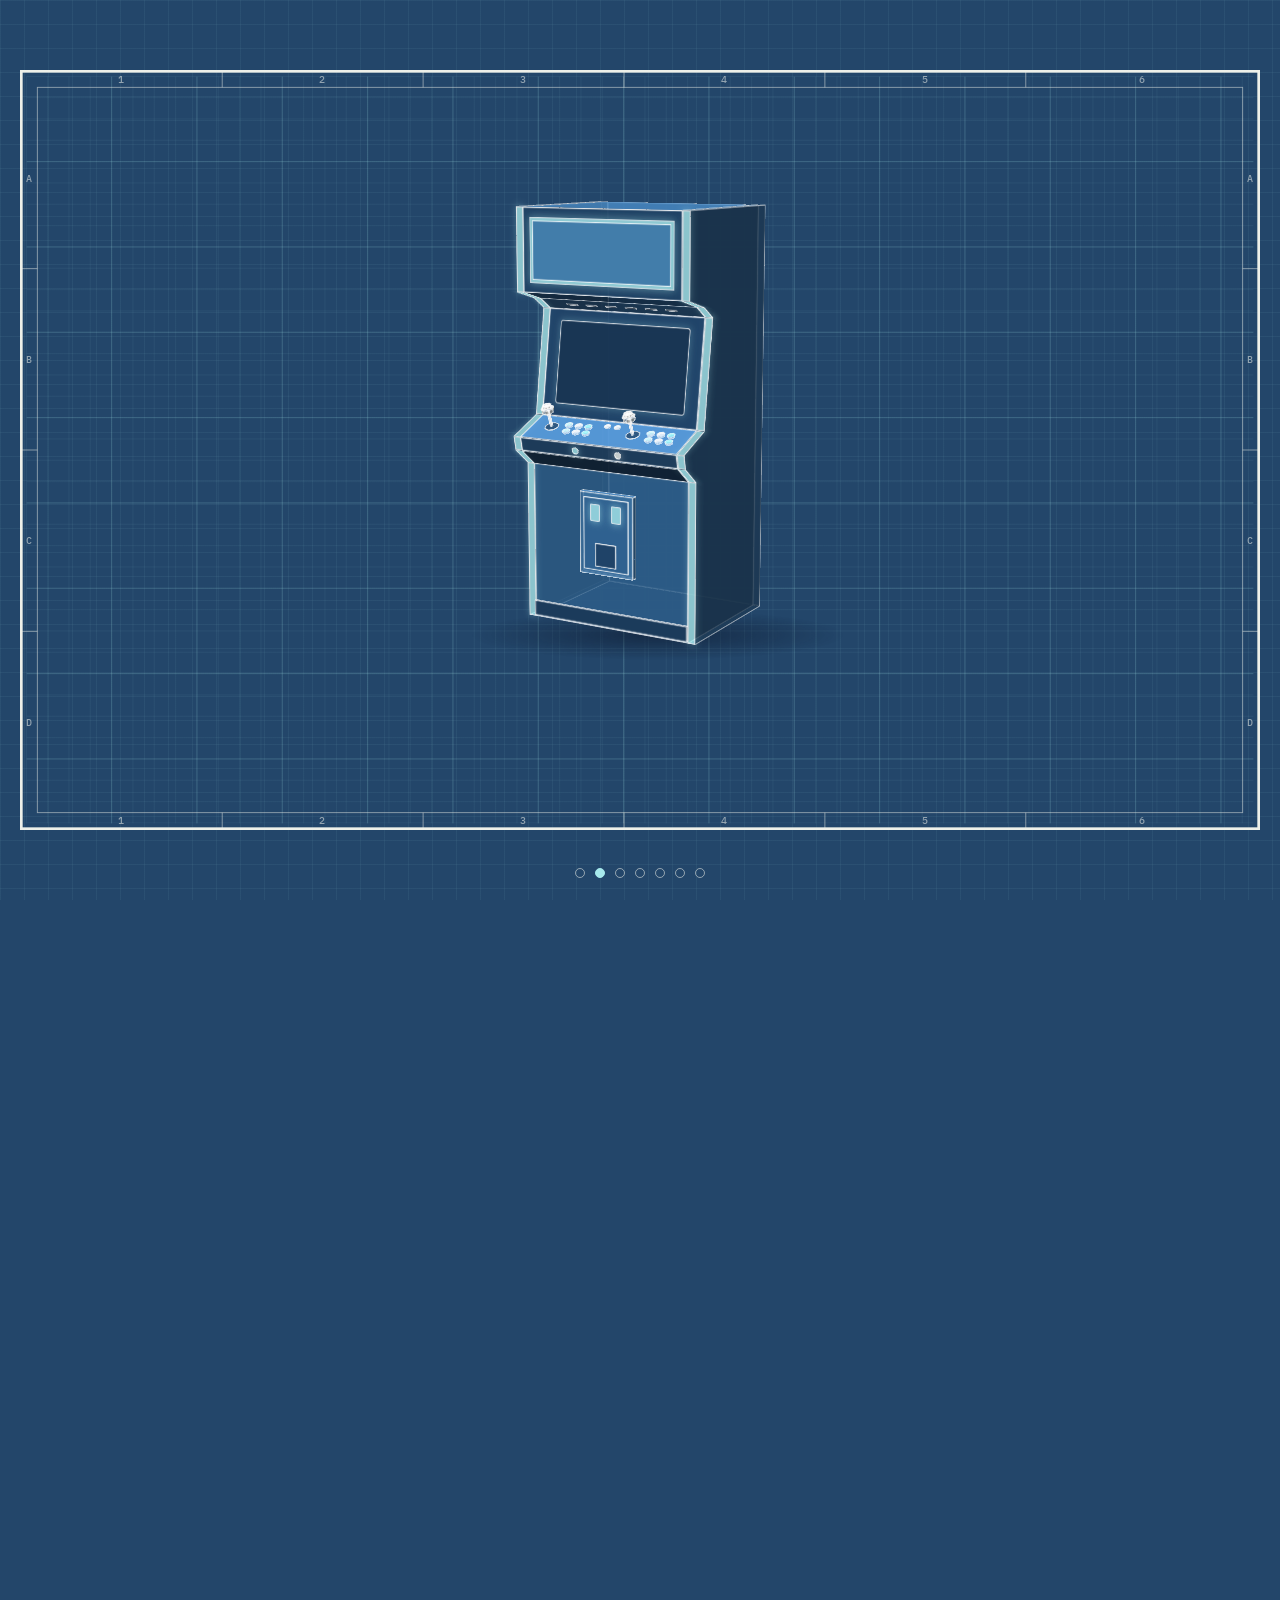
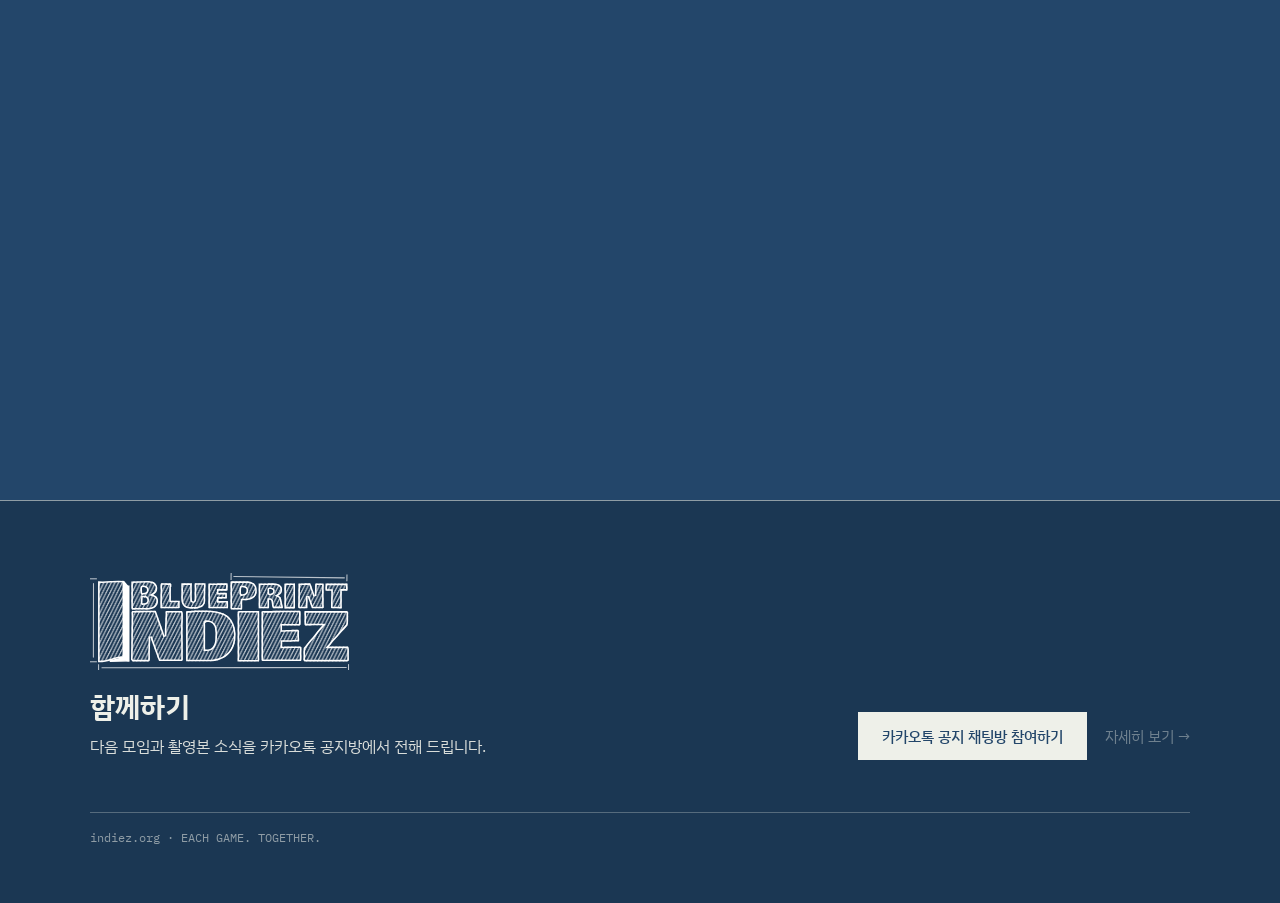
==== index.html @ c0a46278 "랜딩 문구 교체와 카카오톡 참여 QR 추가 - K0·K2~K5·K7·하단·모바일 문구를 본페이지·랜딩 구성안 3.2 기준으로 교체 - 부품 중제목을 "간판 — 이름" 형식으로 변경" ====
<!doctype html>
<html lang="ko">
<head>
<meta charset="utf-8">
<meta name="viewport" content="width=device-width, initial-scale=1">
<title>BluePrint Indiez — 부산·울산·경남 게임 커뮤니티</title>
<meta name="description" content="함께 성장하는 게임개발자의 커뮤니티. 부산·울산·경남을 거점으로, 다양한 개발자가 각자의 작업을 공유하고 함께 만들어 가는 게임 커뮤니티 BluePrint Indiez.">
<meta property="og:title" content="BluePrint Indiez — 부산·울산·경남 게임 커뮤니티">
<meta property="og:description" content="함께 성장하는 게임개발자의 커뮤니티. EACH GAME. TOGETHER.">
<meta property="og:type" content="website">
<meta name="theme-color" content="#23466A">
<link rel="icon" href="assets/favicon.svg" type="image/svg+xml">
<link rel="preconnect" href="https://fonts.googleapis.com">
<link rel="preconnect" href="https://fonts.gstatic.com" crossorigin>
<link href="https://fonts.googleapis.com/css2?family=IBM+Plex+Mono:wght@400;500&family=IBM+Plex+Sans+KR:wght@400;500;700&display=swap" rel="stylesheet">
<link rel="stylesheet" href="css/base.css">
<link rel="stylesheet" href="css/landing.css">
</head>
<body>
<a class="skip" href="#join">함께하기로 바로 가기</a>

<main>
<!-- ───────── 데스크톱: 스크롤 연출 ───────── -->
<section class="hero" id="hero" aria-label="BluePrint Indiez 소개">
  <div class="vp" id="vp">
    <div class="stage sheet" id="stage">

      <!-- K0 도면 -->
      <div class="layer k0" id="L0">
        <svg width="0" height="0" style="position:absolute" aria-hidden="true" focusable="false" id="defs"></svg>
        <div class="intro">
          <p class="eyebrow fadein f1">BPI CONNECTED · BUSAN·ULSAN·GYEONGNAM</p>
          <h1 class="brand"><img class="reveal" src="assets/BPI_무배경.svg" alt="BluePrint Indiez"></h1>
          <p class="tagline fadein f1">함께 성장하는<br>게임개발자의 커뮤니티</p>
          <p class="lead fadein f2">부산·울산·경남을 거점으로, 다양한 개발자가 각자의 작업을 공유하고 함께 만들어 가는 게임 커뮤니티입니다.</p>
        </div>
        <div class="titleblock fadein later" id="tb" role="group" aria-label="표제란">
          <div class="span3"><span class="k">명칭</span><span class="v big">아케이드 캐비닛 — 모임 설계도</span></div>
          <div class="span3"><span class="k">설명</span><span class="v">EACH GAME. TOGETHER.</span></div>
          <div class="last"><span class="k">시트</span><span class="v">01 / 08</span></div>
          <div class="last"><span class="k">투상법</span><span class="v proj">제3각법 <svg width="46" height="18" viewBox="0 0 46 18" aria-hidden="true" focusable="false"><path d="M2 2 L20 5 L20 13 L2 16 Z" fill="none" stroke="#EEF0E9" stroke-width="1.2"/><line x1="0" y1="9" x2="22" y2="9" stroke="rgba(238,240,233,.6)" stroke-width=".8" stroke-dasharray="4 1.5 1 1.5"/><circle cx="36" cy="9" r="7" fill="none" stroke="#EEF0E9" stroke-width="1.2"/><circle cx="36" cy="9" r="4" fill="none" stroke="#EEF0E9" stroke-width="1.2"/></svg></span></div>
          <div class="last"><span class="k">작성</span><span class="v">2026</span></div>
        </div>
        <div class="iso-frame fadein late" aria-hidden="true"><p class="cap-m">입체도 · 선</p></div>
        <div class="rig" id="isoRig" aria-hidden="true" style="transform:translate(1104px,190px)"><div class="stage3d" id="isoBox" style="opacity:0"><div id="iso"></div></div></div>
        <p class="cue fadein later" aria-hidden="true"><span class="mouse"></span><span class="lbl">SCROLL</span></p>
      </div>


      <!-- K7 각도 링 -->
      <div class="layer" id="L7a" style="opacity:0" aria-hidden="true">
        <svg class="ring" width="1440" height="900" viewBox="0 0 1440 900" focusable="false">
          <line x1="700" y1="120" x2="700" y2="780" stroke="rgba(238,240,233,.28)" stroke-dasharray="18 4 2 4"/>
          <ellipse cx="360" cy="690" rx="250" ry="52"/><ellipse cx="360" cy="690" rx="216" ry="44" stroke-dasharray="4 5"/>
          <g id="ticks"></g><line class="needle" id="needle" x1="360" y1="690" x2="360" y2="690"/><circle id="needleDot" r="4" fill="#A6E8EB"/>
        </svg>
      </div>

      <!-- 3D 캐비닛 -->
      <div class="rig" id="rig" aria-hidden="true">
        <div class="floor" id="floor" style="opacity:0"></div>
        <div class="stage3d dwg" id="dwgBox"><div id="dwg3d" class="lp"></div></div>
        <div class="stage3d wire" id="wireBox" style="opacity:0"><div id="wire"></div></div>
        <div class="stage3d solid" id="solidBox" style="visibility:hidden"><div id="solid"></div></div>
      </div>

      <!-- 인출선 (부품 → 전개도) -->
      <svg class="leaders" id="ld" width="1440" height="900" viewBox="0 0 1440 900" aria-hidden="true" focusable="false"></svg>

      <!-- K2~K5 부품 패널 (landing.js가 채움) -->
      <div id="panels"></div>

      <!-- K7 와이어프레임 보기 -->
      <div class="layer" id="L7c" style="opacity:0; visibility:hidden">
        <button type="button" class="wf-toggle" id="wfBtn" aria-pressed="false"><span class="sw" aria-hidden="true"></span>와이어프레임 <b id="wfState">OFF</b></button>
      </div>

      <!-- K7 마무리 -->
      <div class="layer" id="L7b" style="opacity:0; visibility:hidden">
        <div class="closing">
          <p class="eyebrow">BPI CONNECTED · BUSAN·ULSAN·GYEONGNAM</p>
          <p class="brand"><img src="assets/BPI_무배경.svg" alt=""></p>
          <h2 class="tagline">함께 성장하는<br>게임개발자의 커뮤니티</h2>
          <p class="lead">부산·울산·경남을 거점으로, 다양한 개발자가 각자의 작업을 공유하고 함께 만들어 가는 게임 커뮤니티입니다.</p>
          <div class="links">
            <a class="btn primary" href="https://invite.kakao.com/tc/2BYLO0beM5" target="_blank" rel="noopener">카카오톡 공지 채팅방 참여하기</a>
            <a class="btn ghost" data-href="/main/" aria-disabled="true">BPI 자세히 보기 →</a>
            <img class="qr" src="assets/kakao_qr.svg" width="96" height="96" alt="카카오톡 공지 채팅방 참여 QR 코드">
          </div>
        </div>
      </div>
    </div>
  </div>
</section>
<ol class="progress" id="progress" aria-label="장면 이동"></ol>

<!-- ───────── 좁은 화면: 세로 내용 ───────── -->
<div class="mobile">
  <p class="eyebrow">BPI CONNECTED · BUSAN·ULSAN·GYEONGNAM</p>
  <h1 class="brand"><img src="assets/BPI_무배경.svg" alt="BluePrint Indiez" style="width:100%;height:auto"></h1>
  <p class="tagline">함께 성장하는<br>게임개발자의 커뮤니티</p>
  <p class="lead">부산·울산·경남을 거점으로, 다양한 개발자가 각자의 작업을 공유하고 함께 만들어 가는 게임 커뮤니티입니다.</p>
  <img class="fig" src="assets/cabinet-wire.png" alt="">
  <section aria-labelledby="m-1">
    <p class="kicker"><b>1</b>간판 — 이름</p>
    <h2 id="m-1">만들어 가는 과정의 배경</h2>
    <p class="lead">블루프린트, 즉 설계도는 무언가를 만들 때 배경이 됩니다. 개발자들이 만들어 가는 과정을 나누는 배경 중 하나가 되고 싶습니다.</p>
  </section>
  <section aria-labelledby="m-2">
    <p class="kicker"><b>2</b>화면 — 주제</p>
    <h2 id="m-2">어떤 주제든 환영합니다</h2>
    <p class="lead">완성된 게임이 아니어도 됩니다. 기획서 한 장, 버그가 나는 프로토타입, 작업하다 생긴 고민까지 화면에 띄워 함께 봅니다.</p>
  </section>
  <section aria-labelledby="m-3">
    <p class="kicker"><b>3</b>조작부 — 참여</p>
    <h2 id="m-3">발표자도 얻어 가는 자리</h2>
    <p class="lead">평가하고 평가받는 자리가 아닙니다. 발표자는 의견을 얻어 가고, 모두가 같은 주제를 두고 생각을 나누는 참여자입니다. 발표·시연·교류 중에서 골라 참여하세요.</p>
  </section>
  <section aria-labelledby="m-4">
    <p class="kicker"><b>4</b>동전 투입구 — 함께하기</p>
    <h2 id="m-4">동전은 필요 없어요</h2>
    <p class="lead">회비와 참가비가 없습니다. 어떤 직군이든, 학생이든 현업이든 누구나. 매월 부산 센텀시티에서 만나는 것을 목표로 합니다.</p>
  </section>
  <div class="links">
    <a class="btn primary" href="https://invite.kakao.com/tc/2BYLO0beM5" target="_blank" rel="noopener">카카오톡 공지 채팅방 참여하기</a>
    <a class="btn ghost" data-href="/main/" aria-disabled="true">BPI 자세히 보기 →</a>
  </div>
</div>
</main>

<!-- ───────── 함께하기 (공통) ───────── -->
<footer class="foot" id="join">
  <div class="foot-in">
    <div>
      <p class="brand"><img src="assets/BPI_무배경.svg" alt="BluePrint Indiez" style="width:100%;height:auto"></p>
      <h2>함께하기</h2>
      <p>다음 모임과 촬영본 소식을 카카오톡 공지방에서 전해 드립니다.</p>
    </div>
    <div class="links">
      <a class="btn primary" href="https://invite.kakao.com/tc/2BYLO0beM5" target="_blank" rel="noopener">카카오톡 공지 채팅방 참여하기</a>
      <a class="more" data-href="/main/" aria-disabled="true">자세히 보기 →</a>
    </div>
    <small>indiez.org · EACH GAME. TOGETHER.</small>
  </div>
</footer>

<script src="js/lowpoly.js"></script>
<script src="js/sheet.js"></script>
<script src="js/parts.js"></script>
<script src="js/landing.js"></script>
</body>
</html>
---- css/base.css ----
/* 260928 리디자인 키프레임 공통 스타일 (로우 폴리 캐비닛 판)
   색·선·시트: _archive/260925-blueprint-concepts/d6-exploded-parts/draft.html
   3D 모델: js/lowpoly.js */
:root {
  --blue: #23466A; --paper: #EEF0E9; --teal: #004854; --cyan: #A6E8EB;
  --blue-deep: #1b3753; --blue-shadow: #142a40;
  --line: rgba(238, 240, 233, .9);
  --line-soft: rgba(238, 240, 233, .55);
  --line-faint: rgba(238, 240, 233, .28);
  --grid-major: rgba(166, 232, 235, .16);
  --grid-minor: rgba(166, 232, 235, .06);
  --panel-bg: rgba(27, 55, 83, .94);
  --font-sans: "IBM Plex Sans KR", "Apple SD Gothic Neo", "Malgun Gothic", system-ui, sans-serif;
  --font-mono: "IBM Plex Mono", ui-monospace, "Consolas", monospace;
}
* { box-sizing: border-box; }
html, body { margin: 0; }
body { background: var(--blue); color: var(--paper); font-family: var(--font-sans); -webkit-font-smoothing: antialiased; min-width: 1440px; }
a { color: inherit; }
:focus-visible { outline: 2px solid var(--cyan); outline-offset: 3px; }
.sr-only { position: absolute; width: 1px; height: 1px; overflow: hidden; clip: rect(0 0 0 0); white-space: nowrap; }

/* ── 시트 ── */
.sheet { position: relative; width: 1440px; height: 900px; overflow: hidden; }
.grid {
  position: absolute; inset: 30px;
  background-image:
    linear-gradient(var(--grid-major) 1px, transparent 1px),
    linear-gradient(90deg, var(--grid-major) 1px, transparent 1px),
    linear-gradient(var(--grid-minor) 1px, transparent 1px),
    linear-gradient(90deg, var(--grid-minor) 1px, transparent 1px);
  background-size: 96px 96px, 96px 96px, 24px 24px, 24px 24px;
  background-position: -1px -1px;
}
.sheet.dark { background: radial-gradient(ellipse at 32% 70%, #1a1630 0%, #0f1424 50%, #0b0d16 85%); }
.sheet.dark .grid { opacity: .35; }
.frame, .dwg, .leaders { position: absolute; left: 0; top: 0; overflow: visible; pointer-events: none; }
.frame { z-index: 2; }
.frame .zone { font: 500 11px/1 var(--font-mono); fill: var(--line-soft); letter-spacing: .05em; }

/* ── 도면 선 ── */
.dwg { z-index: 1; }
.dwg .ln { fill: none; stroke: var(--line); stroke-width: 2; stroke-linejoin: round; }
.dwg .thin { fill: none; stroke: var(--line-soft); stroke-width: 1; }
.dwg .hid { fill: none; stroke: var(--line-soft); stroke-width: 1; stroke-dasharray: 6 4; }
.dwg .ctr { fill: none; stroke: var(--line-soft); stroke-width: 1; stroke-dasharray: 18 4 2 4; }
.dwg .dim { fill: none; stroke: var(--line-soft); stroke-width: 1; }
.dwg .ground { stroke: var(--line-soft); stroke-width: 1; }
.dwg .arrow { fill: none; stroke: var(--cyan); stroke-width: 1.5; stroke-dasharray: 5 4; }
.dwg .cap { font: 500 11px/1 var(--font-mono); fill: var(--cyan); letter-spacing: .08em; }
.dwg .tag { font: 500 14px/1 var(--font-mono); fill: var(--paper); }
.num-b .bl { fill: var(--blue-deep); stroke: var(--paper); stroke-width: 1.2; }
.num-b text { font: 500 12px/1 var(--font-mono); fill: var(--paper); text-anchor: middle; }

/* ── 제목 (로고) ── */
.eyebrow { font: 500 12px/1.4 var(--font-mono); letter-spacing: .08em; color: var(--cyan); margin: 0 0 16px; }
.brand { margin: 0; overflow: hidden; } /* 로고 그림은 파일 위쪽 약 79%: 높이 = 폭 × .374 */
.brand img { display: block; width: 100%; height: auto; }
.intro { position: absolute; left: 72px; top: 84px; width: 460px; z-index: 5; }
.intro .brand { width: 430px; height: 161px; margin-bottom: 26px; }
.mark { position: absolute; left: 72px; top: 64px; width: 170px; z-index: 5; }
.mark .brand { width: 170px; height: 64px; }
.tagline { font-weight: 700; font-size: 28px; line-height: 1.3; letter-spacing: -.02em; margin: 0 0 12px; word-break: keep-all; }
.lead { font-size: 16px; line-height: 1.7; margin: 0; word-break: keep-all; }

/* ── 카드·목록 ── */
.card { position: absolute; z-index: 5; padding: 26px 30px 30px; background: var(--panel-bg); border: 1.5px solid var(--line); }
.card::before { content: ""; position: absolute; inset: 5px; border: 1px solid var(--line-faint); pointer-events: none; }
.kicker { display: flex; align-items: center; gap: 10px; margin: 0 0 14px; font: 500 12px/1 var(--font-mono); letter-spacing: .08em; color: var(--cyan); }
.kicker b { display: inline-grid; place-items: center; width: 24px; height: 24px; border: 1px solid var(--cyan); border-radius: 50%; font-weight: 500; }
.page-title { font-size: 34px; line-height: 1.28; letter-spacing: -.02em; margin: 0 0 18px; word-break: keep-all; }
.page-lead { font-size: 16px; line-height: 1.7; margin: 0 0 22px; word-break: keep-all; color: rgba(238,240,233,.92); }
.big-no { position: absolute; right: 30px; top: 18px; font: 500 64px/1 var(--font-mono); color: rgba(166,232,235,.22); }
.list { list-style: none; margin: 0; padding: 0; border-top: 1px solid var(--line-soft); }
.list li { display: grid; grid-template-columns: 40px 1fr; align-items: baseline; padding: 13px 0; border-bottom: 1px solid var(--line-faint); font-size: 17px; line-height: 1.5; word-break: keep-all; }
.list li > span:first-child { font: 500 12px/1 var(--font-mono); color: var(--cyan); }
.list.nums li { align-items: center; }
.list small { display: block; font: 500 11px/1.4 var(--font-mono); color: var(--cyan); letter-spacing: .06em; }
.num { display: inline-grid; place-items: center; width: 22px; height: 22px; flex: none; border: 1px solid var(--paper); border-radius: 50%; font: 500 12px/1 var(--font-mono); }
.num.in { width: 20px; height: 20px; margin-right: 10px; border-color: currentColor; font-size: 11px; }
.links { display: flex; flex-wrap: wrap; gap: 10px; margin-top: 24px; }
.btn { display: inline-flex; align-items: center; height: 48px; padding: 0 22px; font: 500 15px/1 var(--font-sans); text-decoration: none; border: 2px solid var(--paper); }
.btn.primary { background: var(--paper); color: var(--blue); }
.btn.ghost { color: var(--paper); background: rgba(35,70,106,.7); }
.btn:hover { background: var(--cyan); color: var(--teal); border-color: var(--cyan); }

/* ── 인출선·풍선 ── */
.leaders { z-index: 4; }
.leaders path { fill: none; stroke: var(--paper); stroke-width: 1; }
.leaders .dot { fill: var(--paper); }
.leaders .bl { fill: var(--blue-deep); stroke: var(--paper); stroke-width: 1.2; }
.leaders text { font: 500 12px/1 var(--font-mono); fill: var(--paper); text-anchor: middle; }
.leaders .arw { stroke: var(--cyan); stroke-width: 1.5; stroke-dasharray: 6 5; fill: none; }
.leaders .arw-head { fill: var(--cyan); }

/* ── 표제란·시트 번호 ── */
.titleblock {
  position: absolute; right: 48px; bottom: 48px; width: 452px; z-index: 4;
  display: grid; grid-template-columns: 1fr 1.15fr .7fr;
  border: 2px solid var(--line); background: var(--blue);
}
.titleblock > div { border-right: 1px solid var(--line-soft); border-bottom: 1px solid var(--line-soft); padding: 6px 10px 7px; }
.titleblock > div:nth-child(3n) { border-right: 0; }
.titleblock .span3 { grid-column: 1 / -1; border-right: 0; }
.titleblock .last { border-bottom: 0; }
.titleblock .k { display: block; font: 400 10px/1.3 var(--font-mono); color: var(--cyan); letter-spacing: .06em; margin-bottom: 3px; }
.titleblock .v { display: block; font: 500 13px/1.35 var(--font-sans); color: var(--paper); }
.titleblock .v.big { font-size: 16px; font-weight: 700; }
.titleblock .proj { display: flex; align-items: center; gap: 8px; }
.sheetno { position: absolute; right: 48px; bottom: 48px; z-index: 4; margin: 0; display: flex; border: 1.5px solid var(--line); background: var(--blue); font: 500 11px/1 var(--font-mono); letter-spacing: .06em; }
.sheetno span { padding: 8px 12px; border-right: 1px solid var(--line-soft); }
.sheetno span:last-child { border-right: 0; }
.sheetno .k { color: var(--cyan); }

/* ── 로우 폴리 캐비닛 ── */
.stage3d { position: absolute; z-index: 2; width: 220px; height: 520px; perspective: 1700px; pointer-events: none; }
.lp { position: absolute; left: 0; top: 0; width: 220px; height: 520px; transform-style: preserve-3d; transform-origin: 110px 260px -105px; }
.lp * { transform-style: preserve-3d; }
.lp .g { position: absolute; left: 0; top: 0; width: 0; height: 0; transform-origin: 0 0; }
.lp .f { position: absolute; left: 0; top: 0; transform-origin: 0 0; }
.lp .f svg { position: absolute; inset: 0; overflow: visible; }
.lp .f svg polygon { fill: #1d1d28; }
.lp .emit { box-shadow: 0 0 14px 2px var(--glow, transparent); }
.lp .anchor { position: absolute; left: 0; top: 0; width: 2px; height: 2px; margin: -1px 0 0 -1px; }
.lp .part.hidden .f { opacity: 0; }
/* 강조: 나머지 흐림 (묶음 opacity는 3D를 납작하게 하므로 면에 줌) */
.lp[data-focus] .f { opacity: .25; }
.lp[data-focus="marquee"] .m-marquee .f,
.lp[data-focus="screen"] .m-screen .f,
.lp[data-focus="panel"] .m-panel .f,
.lp[data-focus="door"] .m-door .f { opacity: 1; }
/* 선(청사진) 모드 */
.lp-wire .f { background: rgba(35, 70, 106, .42); border: 1px solid rgba(238, 240, 233, .8); }
.lp-wire .f.fs { background: none; border: 0; }
.lp-wire .f svg polygon { fill: rgba(35, 70, 106, .42); stroke: rgba(238, 240, 233, .85); stroke-width: 1.2; }
.floor { position: absolute; z-index: 1; border-radius: 50%; pointer-events: none; background: radial-gradient(closest-side, rgba(10, 20, 40, .55), rgba(10, 20, 40, 0)); }
.sheet.dark .floor { background: radial-gradient(closest-side, rgba(120, 70, 220, .3), rgba(60, 40, 120, 0)); }
/* 청사진 테마: 면 테두리 선 */
.lp-bp .f { box-shadow: inset 0 0 0 1px rgba(238, 240, 233, .22); }
.lp-bp .emit { box-shadow: 0 0 10px 1px var(--glow, transparent), inset 0 0 0 1px rgba(238, 240, 233, .35); }
.lp-bp .f.fs { box-shadow: none; }
.lp-bp .f svg polygon { stroke: rgba(238, 240, 233, .28); stroke-width: 1; }

/* ── 로드 애니메이션 (BPI.animateDraw) ── */
.draw { stroke-dasharray: 1; stroke-dashoffset: 1; animation: draw 1.6s cubic-bezier(.45,.05,.3,1) forwards; }
.draw.d2 { animation-delay: .2s; }
.draw.d3 { animation-delay: .45s; }
@keyframes draw { to { stroke-dashoffset: 0; } }
.fadein { animation: fadein .5s ease-out both; }
.fadein.f1 { animation-delay: .1s; }
.fadein.f2 { animation-delay: .25s; }
.fadein.late { animation-delay: 1.2s; }
.fadein.later { animation-delay: 1.5s; }
@keyframes fadein { from { opacity: 0; } to { opacity: 1; } }
.reveal { animation: reveal 1s cubic-bezier(.45,.05,.3,1) both; }
@keyframes reveal { from { clip-path: inset(0 100% 0 0); } to { clip-path: inset(0 0 0 0); } }
html.static .draw { animation: none; stroke-dashoffset: 0; }
html.static .fadein, html.static .reveal { animation: none; }
@media (prefers-reduced-motion: reduce) { .draw, .fadein, .reveal { animation: none !important; stroke-dashoffset: 0; } }
/* 전개도: 배율과 무관하게 선 굵기 유지 */
.net .ln, .net .thin, .net .hid { vector-effect: non-scaling-stroke; }
---- css/landing.css ----
/* BluePrint Indiez 랜딩페이지 — base.css 위에 얹는 페이지 전용 스타일 */
html { scroll-behavior: smooth; }
@media (prefers-reduced-motion: reduce) { html { scroll-behavior: auto; } }
body { min-width: 0; background: var(--blue); }
.skip { position: absolute; left: 12px; top: -60px; z-index: 50; padding: 10px 14px; background: var(--paper); color: var(--blue); font-weight: 700; text-decoration: none; }
.skip:focus { top: 12px; }

/* ── 스크롤 무대: 1440×900 무대를 창에 맞춰 확대·축소 ── */
.hero { position: relative; height: 1300vh; }   /* 포커스 구간만 2.2배 길게 (js FOCUS_SLOW) */
.vp {
  position: sticky; top: 0; height: 100vh; overflow: hidden;
  background-color: var(--blue);
  background-image:
    linear-gradient(var(--grid-minor) 1px, transparent 1px),
    linear-gradient(90deg, var(--grid-minor) 1px, transparent 1px);
  background-size: 24px 24px;
}
.stage { position: absolute; left: 50%; top: 50%; transform-origin: 50% 50%; transform: translate(-50%, -50%); }
.layer { position: absolute; inset: 0; pointer-events: none; }
.layer a, .layer .card, .layer .mini { pointer-events: auto; }

/* K0 */
.k0 .intro { top: 110px; width: 428px; }
.k0 .intro .brand { width: 428px; height: 160px; margin-bottom: 26px; }
.k0 .titleblock { left: 72px; right: auto; bottom: auto; top: 642px; width: 428px; }
.iso-frame { position: absolute; left: 1060px; top: 110px; width: 308px; height: 681px; border: 1px dashed rgba(166, 232, 235, .45); }
.cap-m { position: absolute; z-index: 4; margin: 0; font: 500 11px/1.4 var(--font-mono); letter-spacing: .08em; color: var(--cyan); }
.iso-frame .cap-m { left: 12px; top: 10px; }
.cue { position: absolute; left: 0; right: 0; bottom: 96px; margin: 0; text-align: center; font: 500 12px/1 var(--font-mono); letter-spacing: .14em; color: var(--line-soft); }
.cue span { display: inline-block; animation: cue 1.8s ease-in-out infinite; }
@keyframes cue { 50% { transform: translateY(6px); } }
@media (prefers-reduced-motion: reduce) { .cue span { animation: none; } }

/* 3D 캐비닛 (한 벌을 스크롤 따라 이동) */
.rig { position: absolute; left: 0; top: 0; width: 220px; height: 520px; z-index: 3; pointer-events: none; will-change: transform; }
.rig .stage3d { left: 0; top: 0; }
.rig .wire { z-index: 2; }
.rig .solid { z-index: 3; }
.rig .floor { left: -80px; top: 480px; width: 420px; height: 56px; z-index: 1; }

/* K2~K5 부품 패널 (인셋 청사진 + 설명) */
.mini {
  position: absolute; left: 730px; top: 140px; width: 662px; height: 300px; margin: 0; z-index: 5;
  background-color: #1d3d5f;
  background-image: linear-gradient(rgba(166,232,235,.1) 1px, transparent 1px), linear-gradient(90deg, rgba(166,232,235,.1) 1px, transparent 1px);
  background-size: 24px 24px; background-position: -1px -1px;
  border: 1.5px solid var(--line);
}
.mini::before { content: ""; position: absolute; inset: 5px; border: 1px solid var(--line-faint); pointer-events: none; }
.mini-h { display: flex; justify-content: space-between; padding: 12px 18px 8px; font: 500 12px/1.4 var(--font-mono); letter-spacing: .06em; color: var(--cyan); border-bottom: 1px solid var(--line-faint); margin: 0 5px; }
.mini .dwg { position: relative; display: block; }
.mini-f { position: absolute; left: 18px; bottom: 12px; margin: 0; font: 500 11px/1.4 var(--font-mono); letter-spacing: .04em; color: var(--line-soft); }
.desc { left: 730px; top: 458px; width: 662px; padding: 20px 28px 22px; }
.desc .big-no { font-size: 48px; top: 14px; }
.desc .kicker { margin-bottom: 10px; }
.desc .page-title { font-size: 26px; margin: 0 0 8px; }
.desc .page-lead { font-size: 15px; line-height: 1.6; margin: 0 0 10px; }
.desc .list li { padding: 5px 0; font-size: 15px; }
.desc .list small { line-height: 1.25; }
.desc .list .btn { height: 38px; padding: 0 16px; font-size: 14px; margin-top: 2px; }

/* K7 */
.ring { position: absolute; left: 0; top: 0; overflow: visible; }
.ring ellipse { fill: none; stroke: var(--line-soft); stroke-width: 1; }
.ring .tick { stroke: var(--line-soft); stroke-width: 1; }
.ring .tick.major { stroke: var(--paper); }
.ring text { font: 500 11px/1 var(--font-mono); fill: var(--cyan); text-anchor: middle; }
.ring .needle { stroke: var(--cyan); stroke-width: 1.5; }
.closing { position: absolute; left: 760px; top: 170px; width: 590px; z-index: 5; }
.closing .brand { width: 470px; height: 176px; margin: 0 0 30px; }
.closing .tagline { font-size: 34px; margin: 0 0 14px; }
.closing .lead { margin: 0 0 26px; }
.closing .links { margin-top: 0; }

/* 스크롤 진행 표시 (오른쪽 가장자리) */
.progress { position: fixed; left: 50%; bottom: 22px; z-index: 20; transform: translateX(-50%); display: flex; gap: 10px; margin: 0; padding: 0; list-style: none; }
.progress a { display: block; width: 10px; height: 10px; border: 1px solid var(--line-soft); border-radius: 50%; }
.progress a.on { background: var(--cyan); border-color: var(--cyan); }
.progress a:focus-visible { outline-offset: 2px; }

/* ── 하단 (함께하기) ── */
.foot { position: relative; padding: 72px 24px 56px; background: #1b3753; border-top: 1px solid var(--line-soft); }
.foot-in { max-width: 1100px; margin: 0 auto; display: grid; grid-template-columns: 1fr auto; gap: 24px 48px; align-items: end; }
.foot .brand { width: 260px; height: 97px; margin: 0 0 18px; }
.foot h2 { margin: 0 0 8px; font-size: 28px; }
.foot p { margin: 0; color: rgba(238,240,233,.9); line-height: 1.7; word-break: keep-all; }
.foot .links { margin-top: 0; }
.foot small { grid-column: 1 / -1; margin-top: 28px; padding-top: 16px; border-top: 1px solid var(--line-faint); font: 12px/1.5 var(--font-mono); color: var(--line-soft); }

/* ── 좁은 화면: 스크롤 연출 대신 세로 내용 ── */
.mobile { display: none; }
@media (max-width: 820px), (max-height: 520px) {
  .hero, .progress { display: none; }
  .mobile { display: block; padding: 40px 20px 24px; background-color: var(--blue);
    background-image: linear-gradient(var(--grid-major) 1px, transparent 1px), linear-gradient(90deg, var(--grid-major) 1px, transparent 1px);
    background-size: 48px 48px; }
  .mobile .brand { width: min(320px, 100%); height: auto; aspect-ratio: 2455 / 918; margin: 0 0 20px; }
  .mobile .tagline { font-size: 24px; }
  .mobile .fig { display: block; width: min(240px, 70%); margin: 28px auto; }
  .mobile section { margin-top: 36px; }
  .mobile h2 { font-size: 22px; margin: 0 0 12px; }
  .mobile .kicker { margin-bottom: 8px; }
  .mobile .list li { font-size: 16px; }
  .foot-in { grid-template-columns: 1fr; }
  .foot .links { flex-direction: column; align-items: stretch; }
  .foot .btn { justify-content: center; }
}

/* 3D 모델 투명도 80% (면마다 적용: 묶음에 주면 3D가 납작해짐) */
#solid .f { opacity: .8; }

/* K7 와이어프레임 켜기·끄기 */
.wf-toggle {
  position: absolute; left: 72px; top: 786px; z-index: 6; pointer-events: auto;
  display: inline-flex; align-items: center; gap: 10px; height: 40px; padding: 0 16px 0 12px;
  font: 500 13px/1 var(--font-mono); letter-spacing: .06em; color: var(--paper);
  background: rgba(27, 55, 83, .92); border: 1.5px solid var(--line-soft); cursor: pointer;
}
.wf-toggle b { font-weight: 500; color: var(--line-soft); min-width: 3ch; }
.wf-toggle .sw { position: relative; width: 30px; height: 16px; border: 1px solid var(--line-soft); border-radius: 8px; }
.wf-toggle .sw::after { content: ""; position: absolute; left: 2px; top: 2px; width: 10px; height: 10px; border-radius: 50%; background: var(--line-soft); transition: transform .2s; }
.wf-toggle[aria-pressed="true"] { border-color: var(--cyan); }
.wf-toggle[aria-pressed="true"] b { color: var(--cyan); }
.wf-toggle[aria-pressed="true"] .sw { border-color: var(--cyan); }
.wf-toggle[aria-pressed="true"] .sw::after { transform: translateX(14px); background: var(--cyan); }
.wf-toggle:hover { border-color: var(--cyan); }

/* K0 → K1: 3면도가 3D 공간 안에서 모델과 함께 회전 */
.rig .stage3d.dwg { z-index: 1; overflow: visible; }
#dwg3d svg { position: absolute; left: -90px; top: -290px; overflow: visible; }

/* 부품 포커싱: 나머지 부품·몸체는 흐리게 (id 선택자 투명도 80%보다 우선) */
#solid .f { transition: opacity .35s; }
#solid[data-focus] .f { opacity: .22; }
#solid[data-focus="marquee"] .m-marquee .f,
#solid[data-focus="screen"] .m-screen .f,
#solid[data-focus="panel"] .m-panel .f,
#solid[data-focus="door"] .m-door .f { opacity: .9; }

/* ── 흰색 외곽 버전: 3D 모델 면마다 흰 외곽선 ── */
#solid .f { box-shadow: inset 0 0 0 1.2px rgba(255, 255, 255, .92); }
#solid .emit { box-shadow: 0 0 10px 1px var(--glow, transparent), inset 0 0 0 1.2px rgba(255, 255, 255, .95); }
#solid .f.fs { box-shadow: none; }
#solid .f svg polygon { stroke: rgba(255, 255, 255, .92); stroke-width: 1.2; stroke-linejoin: round; }

/* ── 부품 패널: 제목 카드(위) ↔ 전개도 칸(아래) 위치 바꿈, 제목만 남김 ── */
.desc { top: 110px; bottom: auto; min-height: 184px; padding: 22px 28px 24px; }   /* 제목 한 줄·두 줄 모두 같은 높이 */
.desc .page-title { margin: 0 0 8px; }
.desc .page-lead { margin: 0; }
.mini { top: 318px; }   /* 제목 카드 아래 */

/* ── 가이드: 제목 카드(위) + 전개도 칸(아래)을 한 묶음으로, 오른쪽 열에서 세로 가운데 정렬 ── */
.guide { position: absolute; left: 730px; top: 50%; width: 662px; transform: translateY(-50%); display: flex; flex-direction: column; gap: 18px; }
.guide .desc, .guide .mini { position: relative; left: auto; top: auto; bottom: auto; width: 100%; }
.guide .desc { order: 0; }   /* 높이는 js에서 네 카드 중 가장 큰 값으로 맞춤 */
.guide .mini { order: 1; flex: none; }

/* ── 부품 제목 카드 글자 1.7배: 대제목 26 → 44px, 대제목 설명 15 → 25.5px ── */
.guide .desc .page-title { font-size: 44px; line-height: 1.22; margin: 0 0 12px; }
.guide .desc .page-lead { font-size: 25.5px; line-height: 1.45; }

/* ── SCROLL 안내: 마우스 아이콘 + 굴러가는 휠 (260930-scroll-cue 2안 채택) ── */
/* 안 2 · 마우스 아이콘 + 굴러가는 휠 */
.cue { bottom: 48px; display: flex; justify-content: center; align-items: center; gap: 14px; font: 500 14px/1 var(--font-mono); letter-spacing: .24em; color: var(--paper); }
.cue .mouse { display: block; width: 28px; height: 44px; margin: 0; border: 2px solid var(--paper); border-radius: 16px; position: relative; animation: none; }
.cue .mouse::after { content: ""; position: absolute; left: 50%; top: 9px; width: 4px; height: 9px; margin-left: -2px; border-radius: 2px; background: var(--cyan); animation: wheel 1.6s ease-in-out infinite; }
@keyframes wheel { 0% { transform: translateY(0); opacity: 1; } 70% { transform: translateY(14px); opacity: 0; } 100% { opacity: 0; } }
.cue .lbl { animation: none; }

/* ── 카카오톡 참여 QR: K7 마무리 버튼 옆 (휴대폰 화면에서는 스캔할 수 없으므로 좁은 화면에서 숨김) ── */
.links:has(.qr) { align-items: center; }
.qr { display: block; width: 96px; height: 96px; margin-left: 6px; border: 1.5px solid var(--line); }

/* 하단 "자세히 보기" 글자 링크 · 모바일 버튼 */
@media (min-width: 821px) and (min-height: 521px) { .foot .links { align-items: center; gap: 18px; } }
.foot .more { color: var(--paper); font-size: 15px; text-underline-offset: 4px; text-align: center; }
.foot .more:hover { color: var(--cyan); }
.mobile .links { flex-direction: column; align-items: stretch; margin-top: 36px; }
.mobile .btn { justify-content: center; }
@media (max-width: 820px), (max-height: 520px) { .qr { display: none; } }

/* /main/ 이동 버튼 비활성화 (본사이트 배포 전). 다시 켤 때: index.html에서 data-href를 href로 바꾸고 aria-disabled 삭제 */
[aria-disabled="true"] { opacity: .4; cursor: not-allowed; pointer-events: none; }
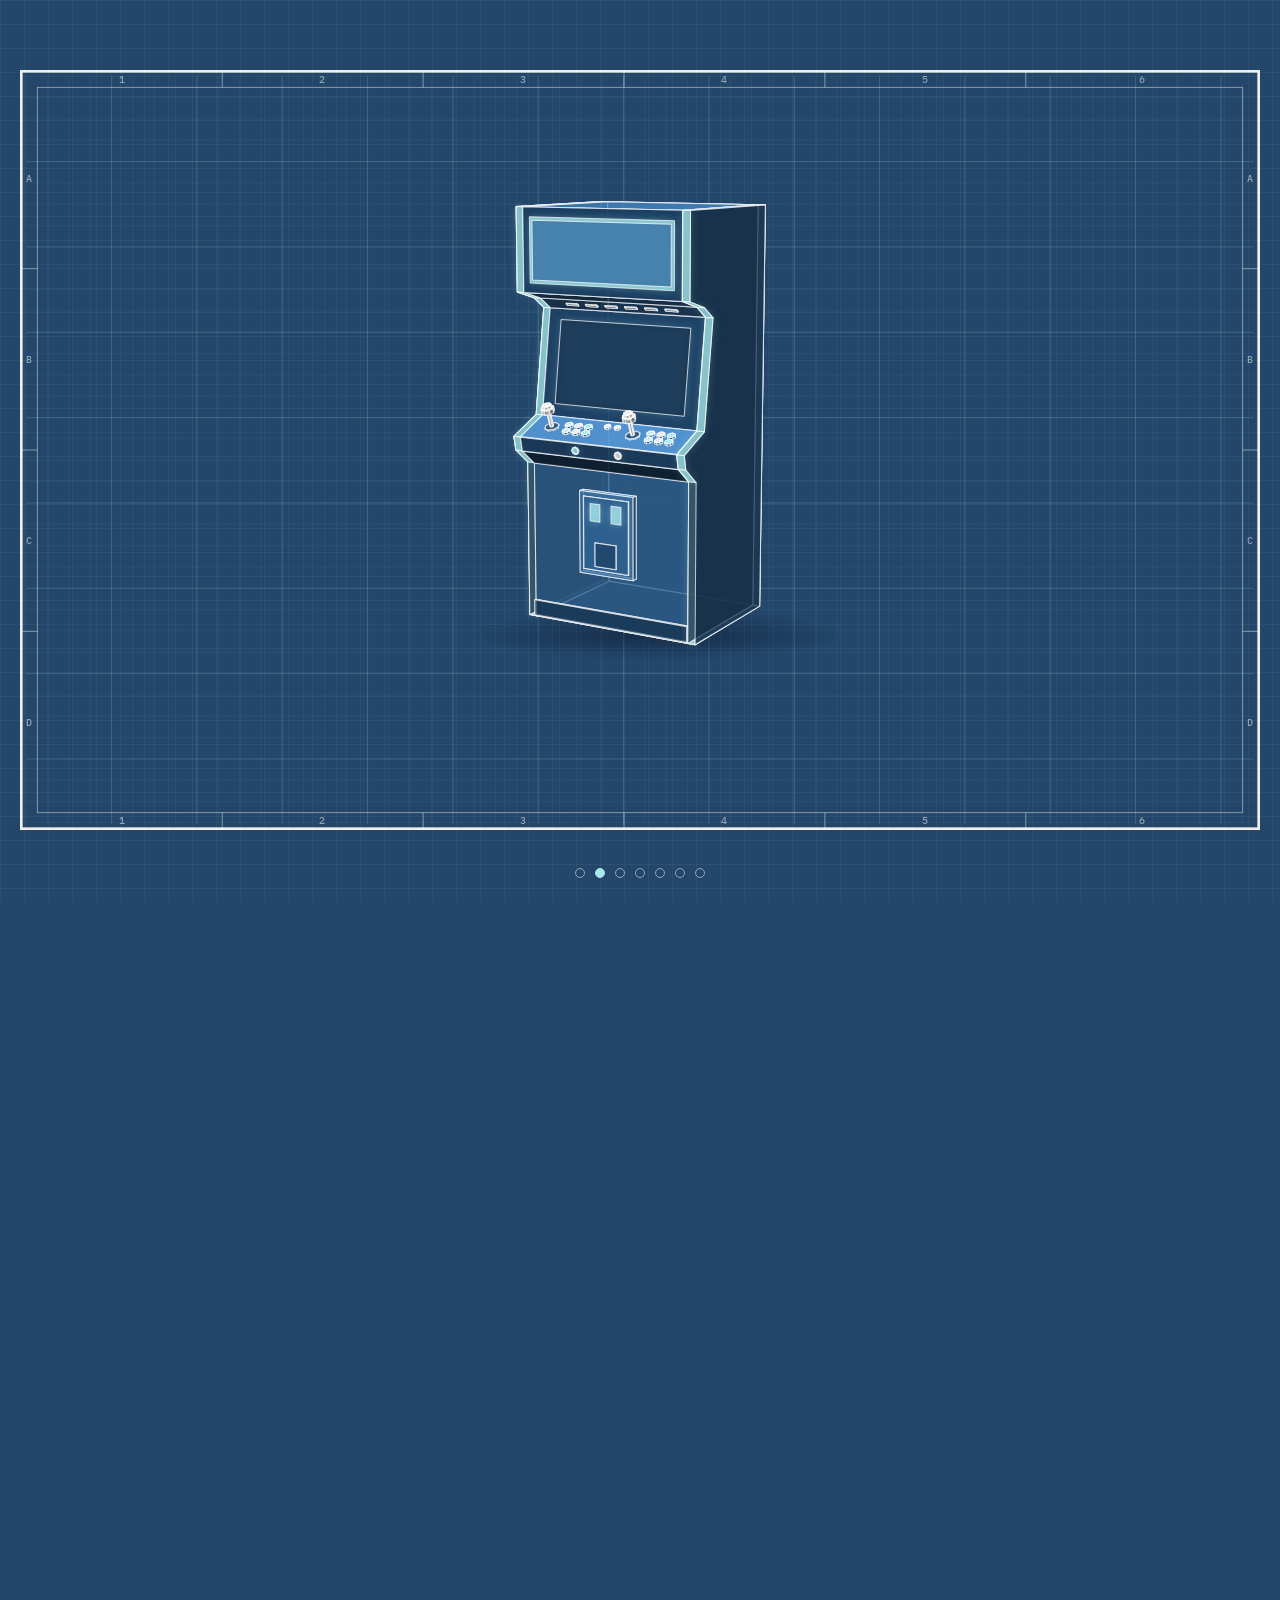
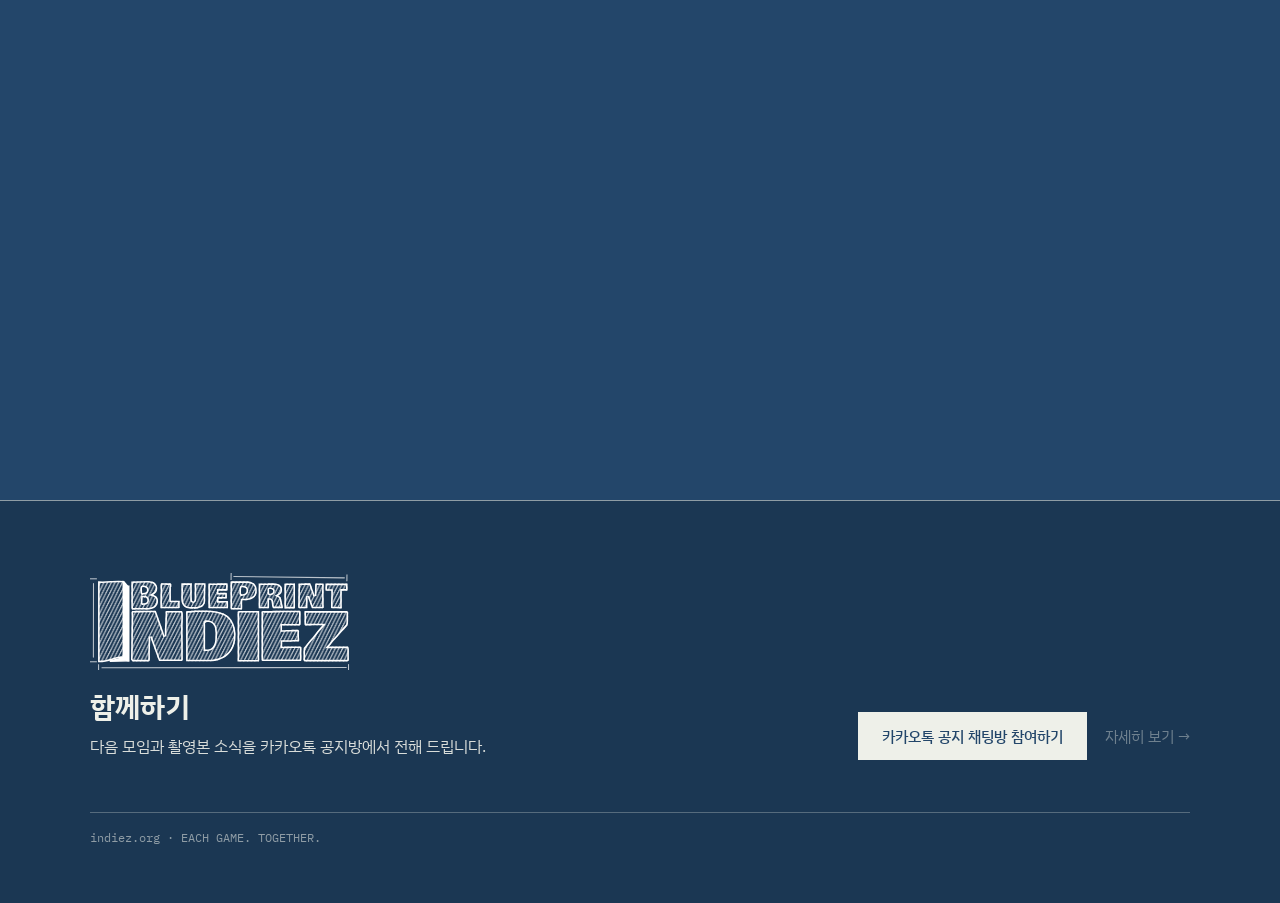
==== commit 600f1896: "랜딩 캐비닛을 2D 캔버스로 그리도록 교체 - CSS 3D(div 면 319개, preserve-3d) 대신 2D 캔버스에 직접 그림: 원근·앞뒤 순서·명암을 js/lowpoly." ====
--- a/index.html
+++ b/index.html
@@ -42,7 +42,7 @@
           <div class="last"><span class="k">작성</span><span class="v">2026</span></div>
         </div>
         <div class="iso-frame fadein late" aria-hidden="true"><p class="cap-m">입체도 · 선</p></div>
-        <div class="rig" id="isoRig" aria-hidden="true" style="transform:translate(1104px,190px)"><div class="stage3d" id="isoBox" style="opacity:0"><div id="iso"></div></div></div>
+        <div class="rig" id="isoRig" aria-hidden="true" style="transform:translate(1104px,190px)"><canvas id="isoCv" style="opacity:0"></canvas></div>
         <p class="cue fadein later" aria-hidden="true"><span class="mouse"></span><span class="lbl">SCROLL</span></p>
       </div>
 
@@ -56,13 +56,12 @@
         </svg>
       </div>
 
-      <!-- 3D 캐비닛 -->
+      <!-- 캐비닛: 바닥 그림자·3면도(2D 변환) + 모델(2D 캔버스) -->
       <div class="rig" id="rig" aria-hidden="true">
         <div class="floor" id="floor" style="opacity:0"></div>
-        <div class="stage3d dwg" id="dwgBox"><div id="dwg3d" class="lp"></div></div>
-        <div class="stage3d wire" id="wireBox" style="opacity:0"><div id="wire"></div></div>
-        <div class="stage3d solid" id="solidBox" style="visibility:hidden"><div id="solid"></div></div>
+        <div class="dwg dwg2d" id="dwgBox"><div id="dwg3d"></div></div>
       </div>
+      <canvas class="model" id="cv" aria-hidden="true"></canvas>
 
       <!-- 인출선 (부품 → 전개도) -->
       <svg class="leaders" id="ld" width="1440" height="900" viewBox="0 0 1440 900" aria-hidden="true" focusable="false"></svg>
--- a/css/landing.css
+++ b/css/landing.css
@@ -31,12 +31,11 @@
 @keyframes cue { 50% { transform: translateY(6px); } }
 @media (prefers-reduced-motion: reduce) { .cue span { animation: none; } }
 
-/* 3D 캐비닛 (한 벌을 스크롤 따라 이동) */
-.rig { position: absolute; left: 0; top: 0; width: 220px; height: 520px; z-index: 3; pointer-events: none; will-change: transform; }
-.rig .stage3d { left: 0; top: 0; }
-.rig .wire { z-index: 2; }
-.rig .solid { z-index: 3; }
+/* 캐비닛 (한 벌을 스크롤 따라 이동). 모델은 무대 전체 크기 캔버스에 그림 — CSS 3D 없음 */
+.rig { position: absolute; left: 0; top: 0; width: 220px; height: 520px; z-index: 3; pointer-events: none; }
 .rig .floor { left: -80px; top: 480px; width: 420px; height: 56px; z-index: 1; }
+canvas.model { position: absolute; left: 0; top: 0; width: 1440px; height: 900px; z-index: 3; pointer-events: none; }
+#isoCv { position: absolute; left: -80px; top: -80px; width: 380px; height: 680px; }   /* js ISO_BOX와 같게 */
 
 /* K2~K5 부품 패널 (인셋 청사진 + 설명) */
 .mini {
@@ -106,8 +105,6 @@
   .foot .btn { justify-content: center; }
 }
 
-/* 3D 모델 투명도 80% (면마다 적용: 묶음에 주면 3D가 납작해짐) */
-#solid .f { opacity: .8; }
 
 /* K7 와이어프레임 켜기·끄기 */
 .wf-toggle {
@@ -125,23 +122,12 @@
 .wf-toggle[aria-pressed="true"] .sw::after { transform: translateX(14px); background: var(--cyan); }
 .wf-toggle:hover { border-color: var(--cyan); }
 
-/* K0 → K1: 3면도가 3D 공간 안에서 모델과 함께 회전 */
-.rig .stage3d.dwg { z-index: 1; overflow: visible; }
+/* K0 → K1: 3면도가 모델과 함께 회전 (2D matrix, js BPI.planeMatrix) */
+.rig .dwg2d { position: absolute; left: 0; top: 0; z-index: 1; }
+#dwg3d { position: absolute; left: 0; top: 0; transform-origin: 0 0; }
 #dwg3d svg { position: absolute; left: -90px; top: -290px; overflow: visible; }
 
-/* 부품 포커싱: 나머지 부품·몸체는 흐리게 (id 선택자 투명도 80%보다 우선) */
-#solid .f { transition: opacity .35s; }
-#solid[data-focus] .f { opacity: .22; }
-#solid[data-focus="marquee"] .m-marquee .f,
-#solid[data-focus="screen"] .m-screen .f,
-#solid[data-focus="panel"] .m-panel .f,
-#solid[data-focus="door"] .m-door .f { opacity: .9; }
-
-/* ── 흰색 외곽 버전: 3D 모델 면마다 흰 외곽선 ── */
-#solid .f { box-shadow: inset 0 0 0 1.2px rgba(255, 255, 255, .92); }
-#solid .emit { box-shadow: 0 0 10px 1px var(--glow, transparent), inset 0 0 0 1.2px rgba(255, 255, 255, .95); }
-#solid .f.fs { box-shadow: none; }
-#solid .f svg polygon { stroke: rgba(255, 255, 255, .92); stroke-width: 1.2; stroke-linejoin: round; }
+/* 모델 투명도(80%)·부품 강조 흐림·흰 외곽선은 js/lowpoly.js가 캔버스에 그릴 때 줌 */
 
 /* ── 부품 패널: 제목 카드(위) ↔ 전개도 칸(아래) 위치 바꿈, 제목만 남김 ── */
 .desc { top: 110px; bottom: auto; min-height: 184px; padding: 22px 28px 24px; }   /* 제목 한 줄·두 줄 모두 같은 높이 */
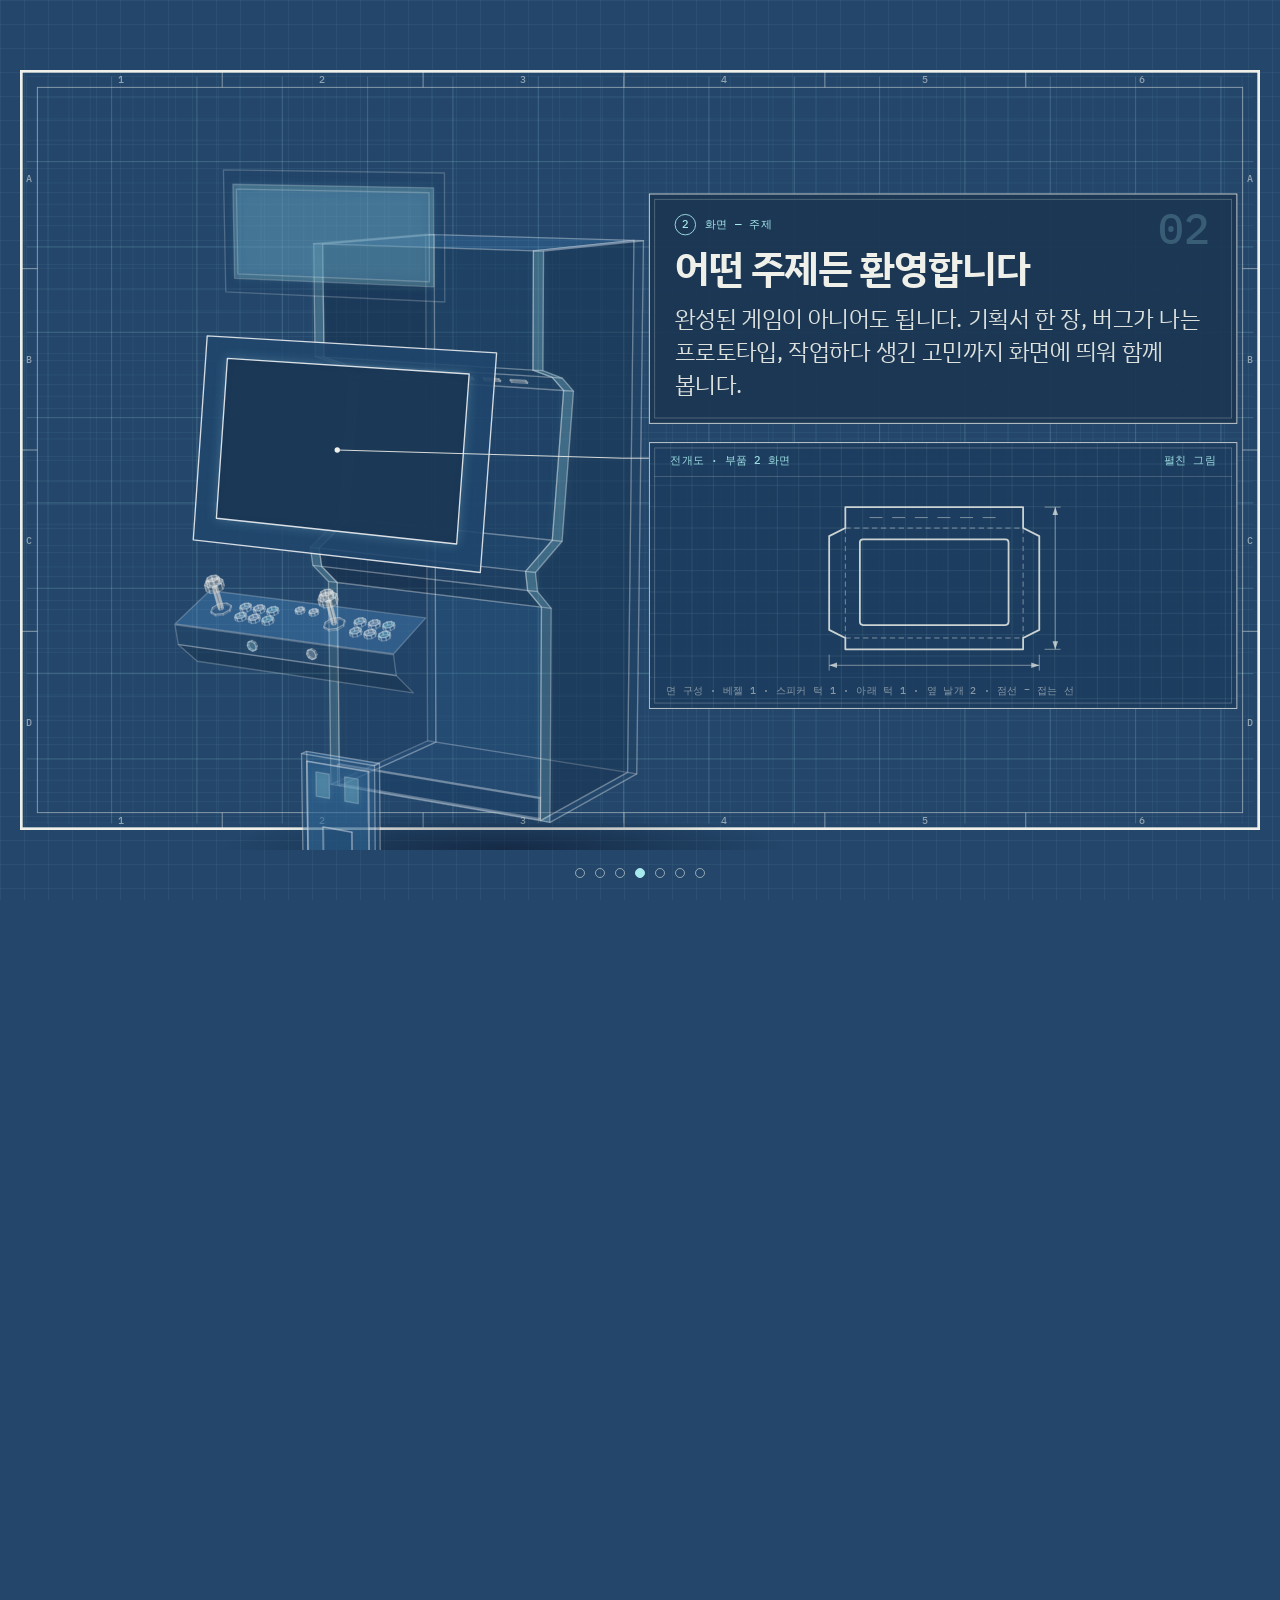
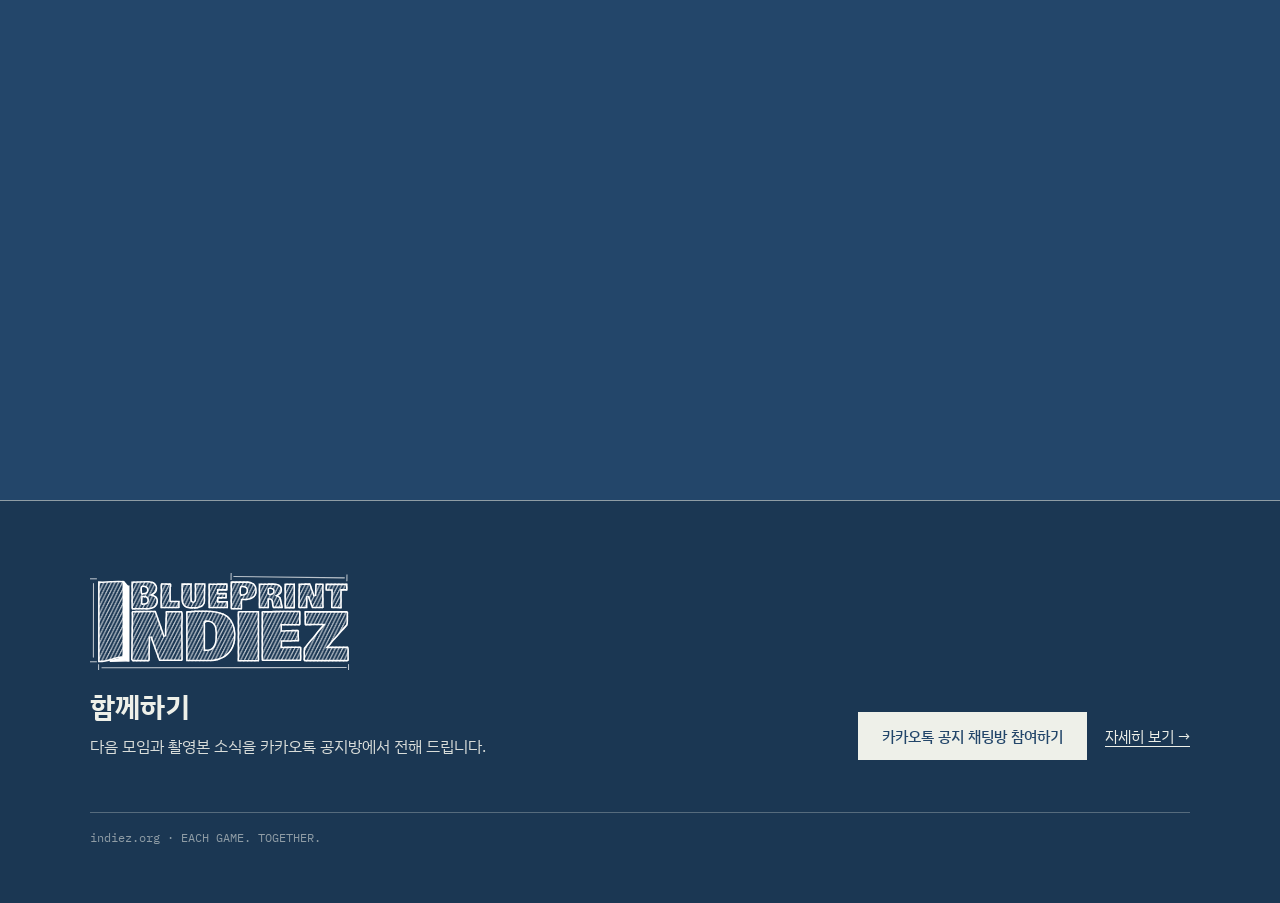
==== commit ccfd1e2a: "Publish BPI introduction and first forum archive" ====
--- a/index.html
+++ b/index.html
@@ -83,7 +83,7 @@
           <p class="lead">부산·울산·경남을 거점으로, 다양한 개발자가 각자의 작업을 공유하고 함께 만들어 가는 게임 커뮤니티입니다.</p>
           <div class="links">
             <a class="btn primary" href="https://invite.kakao.com/tc/2BYLO0beM5" target="_blank" rel="noopener">카카오톡 공지 채팅방 참여하기</a>
-            <a class="btn ghost" data-href="/main/" aria-disabled="true">BPI 자세히 보기 →</a>
+            <a class="btn ghost" href="main/index.html">BPI 자세히 보기 →</a>
             <img class="qr" src="assets/kakao_qr.svg" width="96" height="96" alt="카카오톡 공지 채팅방 참여 QR 코드">
           </div>
         </div>
@@ -122,7 +122,7 @@
   </section>
   <div class="links">
     <a class="btn primary" href="https://invite.kakao.com/tc/2BYLO0beM5" target="_blank" rel="noopener">카카오톡 공지 채팅방 참여하기</a>
-    <a class="btn ghost" data-href="/main/" aria-disabled="true">BPI 자세히 보기 →</a>
+    <a class="btn ghost" href="main/index.html">BPI 자세히 보기 →</a>
   </div>
 </div>
 </main>
@@ -137,7 +137,7 @@
     </div>
     <div class="links">
       <a class="btn primary" href="https://invite.kakao.com/tc/2BYLO0beM5" target="_blank" rel="noopener">카카오톡 공지 채팅방 참여하기</a>
-      <a class="more" data-href="/main/" aria-disabled="true">자세히 보기 →</a>
+      <a class="more" href="main/index.html">자세히 보기 →</a>
     </div>
     <small>indiez.org · EACH GAME. TOGETHER.</small>
   </div>
--- a/css/landing.css
+++ b/css/landing.css
@@ -164,6 +164,3 @@
 .mobile .links { flex-direction: column; align-items: stretch; margin-top: 36px; }
 .mobile .btn { justify-content: center; }
 @media (max-width: 820px), (max-height: 520px) { .qr { display: none; } }
-
-/* /main/ 이동 버튼 비활성화 (본사이트 배포 전). 다시 켤 때: index.html에서 data-href를 href로 바꾸고 aria-disabled 삭제 */
-[aria-disabled="true"] { opacity: .4; cursor: not-allowed; pointer-events: none; }
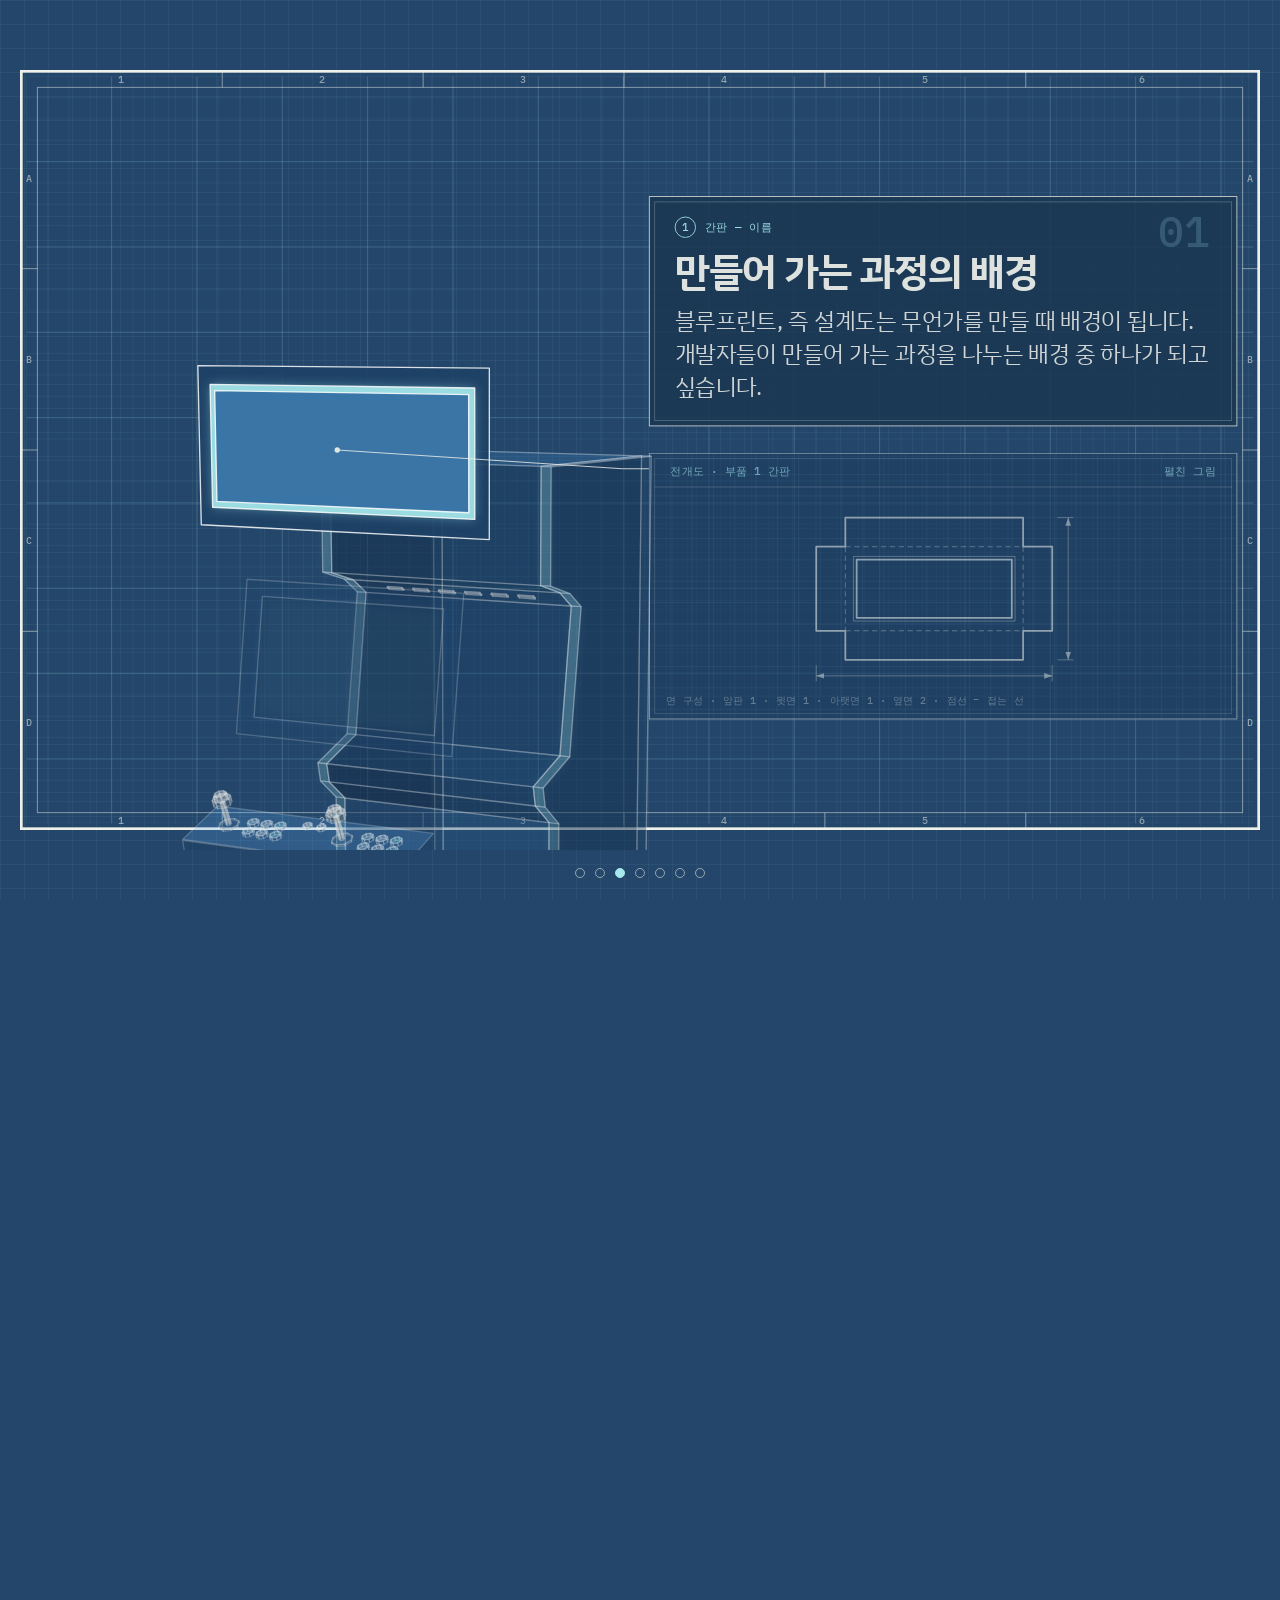
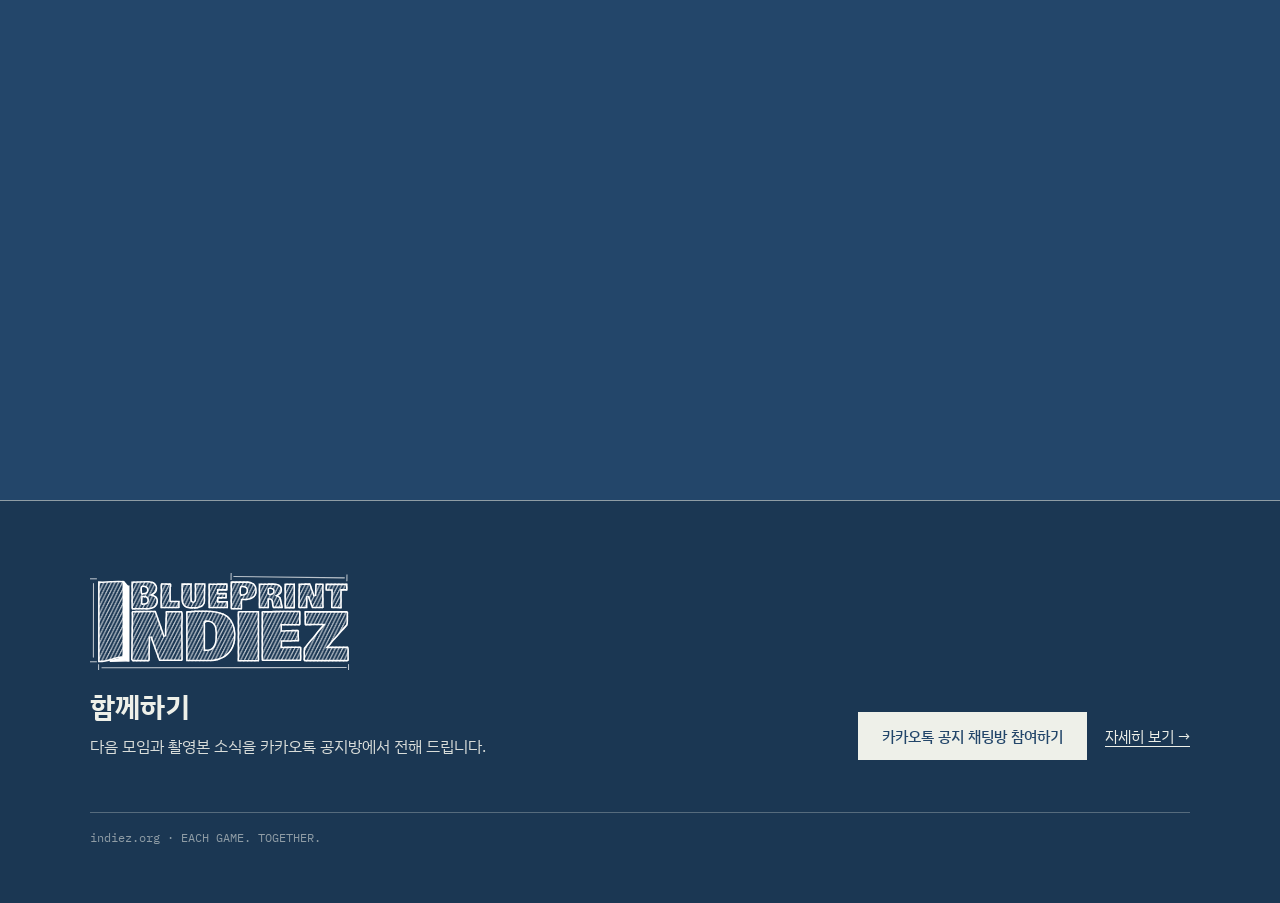
==== commit 4eb51bce: "링크 미리보기 썸네일 추가 파란 바탕(#23466a)에 흰 로고를 둔 1200×630 이미지를 assets/img/og.png에 두고, 랜딩·소개·제1회 기록 세 페이지에 og:i" ====
--- a/index.html
+++ b/index.html
@@ -8,6 +8,11 @@
 <meta property="og:title" content="BluePrint Indiez — 부산·울산·경남 게임 커뮤니티">
 <meta property="og:description" content="함께 성장하는 게임개발자의 커뮤니티. EACH GAME. TOGETHER.">
 <meta property="og:type" content="website">
+<meta property="og:image" content="https://indiez.org/assets/img/og.png">
+<meta property="og:image:width" content="1200">
+<meta property="og:image:height" content="630">
+<meta property="og:image:alt" content="BluePrint Indiez 로고">
+<meta name="twitter:card" content="summary_large_image">
 <meta name="theme-color" content="#23466A">
 <link rel="icon" href="assets/favicon.svg" type="image/svg+xml">
 <link rel="preconnect" href="https://fonts.googleapis.com">
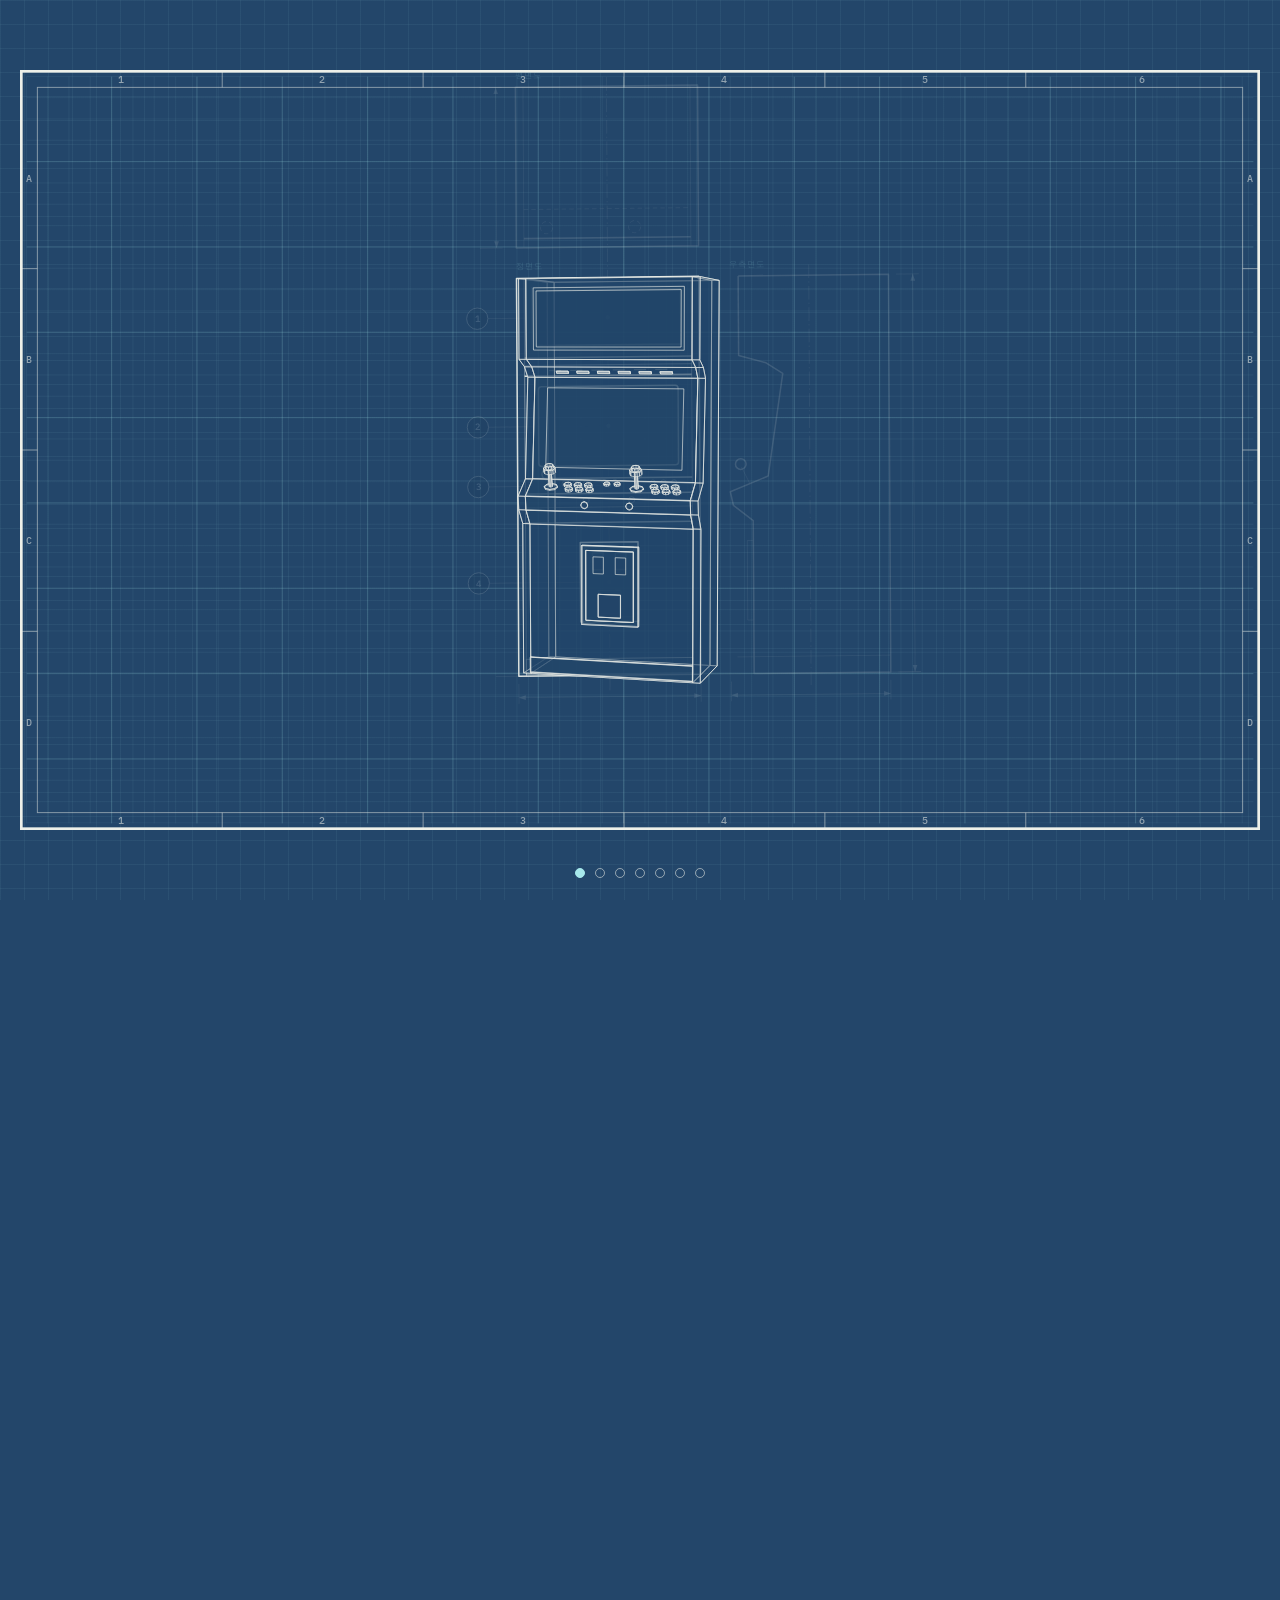
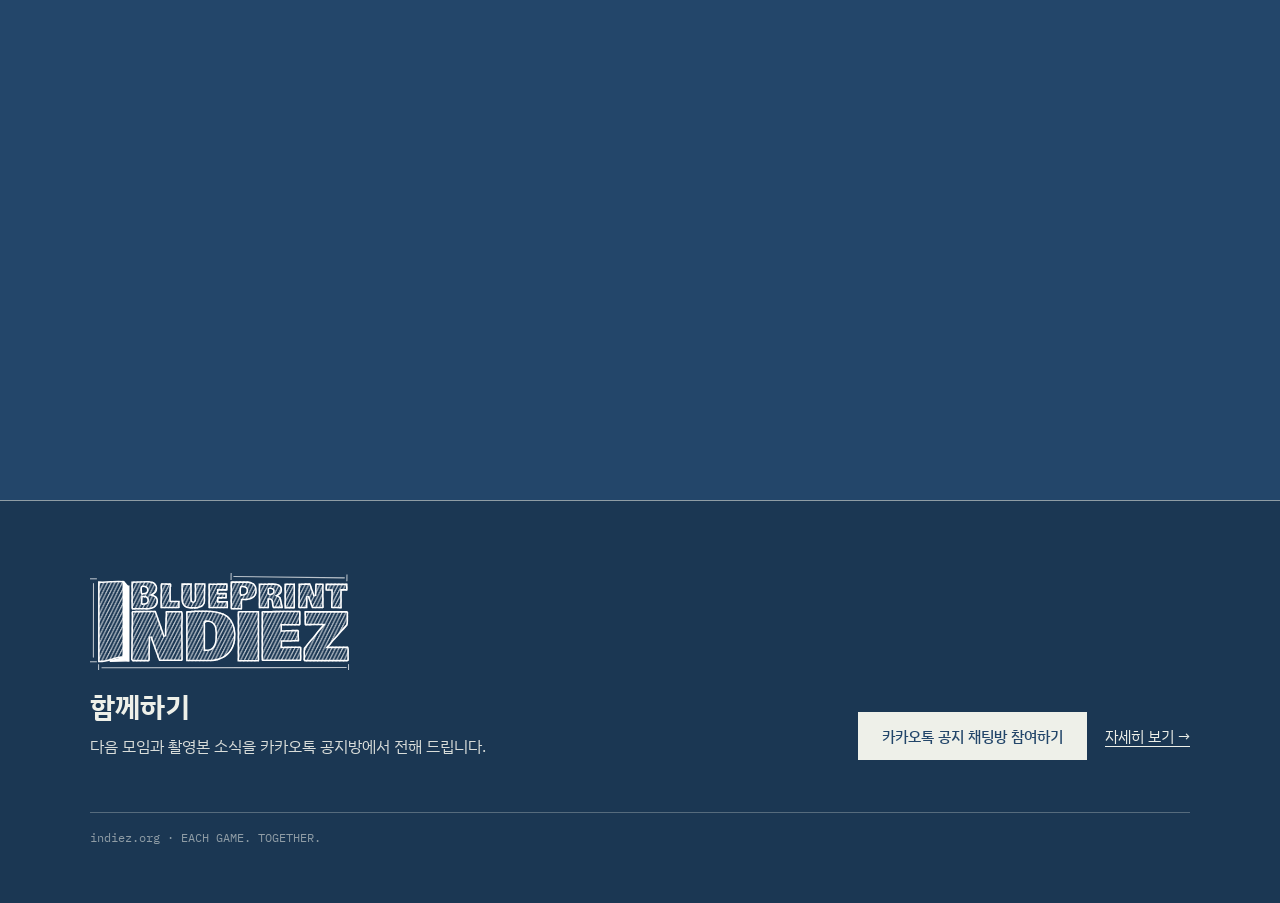
==== commit f854c0c9: "검색 노출 기본 설정 세 페이지에 대표 주소(canonical)를 넣고 robots.txt와 sitemap.xml을 추가했다. 소개·행사 페이지의 제목과 미리보기 제목을 바꾸고 소" ====
--- a/index.html
+++ b/index.html
@@ -5,6 +5,7 @@
 <meta name="viewport" content="width=device-width, initial-scale=1">
 <title>BluePrint Indiez — 부산·울산·경남 게임 커뮤니티</title>
 <meta name="description" content="함께 성장하는 게임개발자의 커뮤니티. 부산·울산·경남을 거점으로, 다양한 개발자가 각자의 작업을 공유하고 함께 만들어 가는 게임 커뮤니티 BluePrint Indiez.">
+<link rel="canonical" href="https://indiez.org/">
 <meta property="og:title" content="BluePrint Indiez — 부산·울산·경남 게임 커뮤니티">
 <meta property="og:description" content="함께 성장하는 게임개발자의 커뮤니티. EACH GAME. TOGETHER.">
 <meta property="og:type" content="website">
@@ -15,11 +16,18 @@
 <meta name="twitter:card" content="summary_large_image">
 <meta name="theme-color" content="#23466A">
 <link rel="icon" href="assets/favicon.svg" type="image/svg+xml">
+<link rel="icon" href="assets/img/icon-192.png" type="image/png" sizes="192x192">
 <link rel="preconnect" href="https://fonts.googleapis.com">
 <link rel="preconnect" href="https://fonts.gstatic.com" crossorigin>
 <link href="https://fonts.googleapis.com/css2?family=IBM+Plex+Mono:wght@400;500&family=IBM+Plex+Sans+KR:wght@400;500;700&display=swap" rel="stylesheet">
 <link rel="stylesheet" href="css/base.css">
 <link rel="stylesheet" href="css/landing.css">
+<script type="application/ld+json">
+{"@context": "https://schema.org", "@type": "WebSite", "name": "BluePrint Indiez", "alternateName": ["BPI", "블루프린트 인디즈"], "url": "https://indiez.org/"}
+</script>
+<script type="application/ld+json">
+{"@context": "https://schema.org", "@type": "Organization", "name": "BluePrint Indiez", "url": "https://indiez.org/", "logo": "https://indiez.org/assets/img/icon-192.png"}
+</script>
 </head>
 <body>
 <a class="skip" href="#join">함께하기로 바로 가기</a>
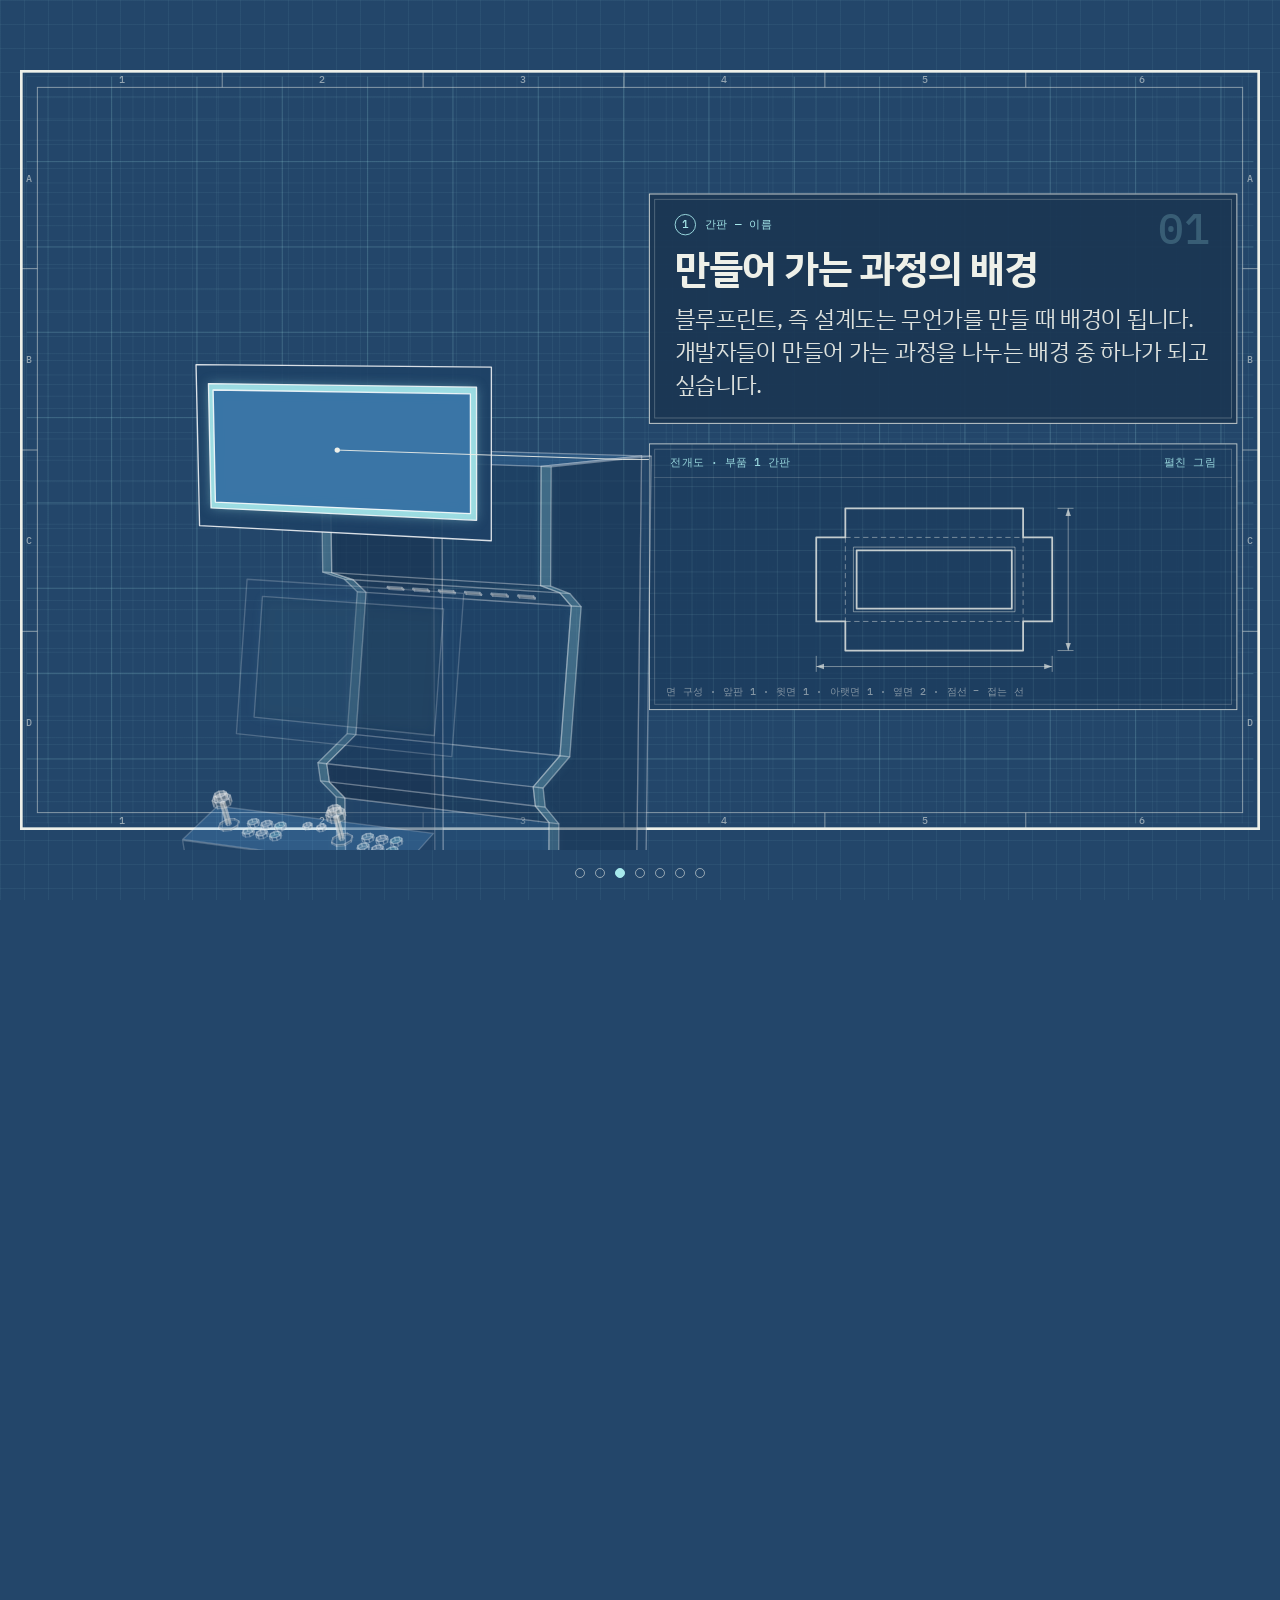
==== commit f7de4a7e: "볼트 저장본 디자인 반영 볼트 저장본(홈페이지/site)의 현재 상태를 그대로 옮겼다. 스타일·스크립트·이미지를 assets/ 아래 css·js·img로 옮기고(git mv로 이력" ====
--- a/index.html
+++ b/index.html
@@ -15,13 +15,13 @@
 <meta property="og:image:alt" content="BluePrint Indiez 로고">
 <meta name="twitter:card" content="summary_large_image">
 <meta name="theme-color" content="#23466A">
-<link rel="icon" href="assets/favicon.svg" type="image/svg+xml">
+<link rel="icon" href="assets/img/favicon.svg" type="image/svg+xml">
 <link rel="icon" href="assets/img/icon-192.png" type="image/png" sizes="192x192">
 <link rel="preconnect" href="https://fonts.googleapis.com">
 <link rel="preconnect" href="https://fonts.gstatic.com" crossorigin>
-<link href="https://fonts.googleapis.com/css2?family=IBM+Plex+Mono:wght@400;500&family=IBM+Plex+Sans+KR:wght@400;500;700&display=swap" rel="stylesheet">
-<link rel="stylesheet" href="css/base.css">
-<link rel="stylesheet" href="css/landing.css">
+<link href="https://fonts.googleapis.com/css2?family=IBM+Plex+Mono:wght@400;500&family=IBM+Plex+Sans+KR:wght@400;500;700&family=Architects+Daughter&family=Nanum+Pen+Script&display=swap" rel="stylesheet">
+<link rel="stylesheet" href="assets/css/base.css">
+<link rel="stylesheet" href="assets/css/landing.css">
 <script type="application/ld+json">
 {"@context": "https://schema.org", "@type": "WebSite", "name": "BluePrint Indiez", "alternateName": ["BPI", "블루프린트 인디즈"], "url": "https://indiez.org/"}
 </script>
@@ -30,8 +30,6 @@
 </script>
 </head>
 <body>
-<a class="skip" href="#join">함께하기로 바로 가기</a>
-
 <main>
 <!-- ───────── 데스크톱: 스크롤 연출 ───────── -->
 <section class="hero" id="hero" aria-label="BluePrint Indiez 소개">
@@ -43,16 +41,13 @@
         <svg width="0" height="0" style="position:absolute" aria-hidden="true" focusable="false" id="defs"></svg>
         <div class="intro">
           <p class="eyebrow fadein f1">BPI CONNECTED · BUSAN·ULSAN·GYEONGNAM</p>
-          <h1 class="brand"><img class="reveal" src="assets/BPI_무배경.svg" alt="BluePrint Indiez"></h1>
+          <h1 class="brand"><img class="reveal" src="assets/img/BPI_무배경.svg" alt="BluePrint Indiez"></h1>
           <p class="tagline fadein f1">함께 성장하는<br>게임개발자의 커뮤니티</p>
           <p class="lead fadein f2">부산·울산·경남을 거점으로, 다양한 개발자가 각자의 작업을 공유하고 함께 만들어 가는 게임 커뮤니티입니다.</p>
         </div>
-        <div class="titleblock fadein later" id="tb" role="group" aria-label="표제란">
-          <div class="span3"><span class="k">명칭</span><span class="v big">아케이드 캐비닛 — 모임 설계도</span></div>
-          <div class="span3"><span class="k">설명</span><span class="v">EACH GAME. TOGETHER.</span></div>
-          <div class="last"><span class="k">시트</span><span class="v">01 / 08</span></div>
-          <div class="last"><span class="k">투상법</span><span class="v proj">제3각법 <svg width="46" height="18" viewBox="0 0 46 18" aria-hidden="true" focusable="false"><path d="M2 2 L20 5 L20 13 L2 16 Z" fill="none" stroke="#EEF0E9" stroke-width="1.2"/><line x1="0" y1="9" x2="22" y2="9" stroke="rgba(238,240,233,.6)" stroke-width=".8" stroke-dasharray="4 1.5 1 1.5"/><circle cx="36" cy="9" r="7" fill="none" stroke="#EEF0E9" stroke-width="1.2"/><circle cx="36" cy="9" r="4" fill="none" stroke="#EEF0E9" stroke-width="1.2"/></svg></span></div>
-          <div class="last"><span class="k">작성</span><span class="v">2026</span></div>
+        <div class="links tb-above reveal">
+          <a class="btn primary" href="https://invite.kakao.com/tc/2BYLO0beM5" target="_blank" rel="noopener"><span class="b-txt"><span class="b-code" aria-hidden="true">01 · JOIN</span><span class="b-main">카카오톡 공지 채팅방 참여하기<svg class="b-arw" viewBox="0 0 24 24" aria-hidden="true" focusable="false"><path d="M6 18 18 6M8 6h10v10"/></svg></span></span></a>
+          <a class="btn ghost" href="main/index.html"><span class="b-txt"><span class="b-code" aria-hidden="true">02 · ABOUT</span><span class="b-main">BPI 자세히 보기<svg class="b-arw" viewBox="0 0 24 24" aria-hidden="true" focusable="false"><path d="M6 18 18 6M8 6h10v10"/></svg></span></span></a>
         </div>
         <div class="iso-frame fadein late" aria-hidden="true"><p class="cap-m">입체도 · 선</p></div>
         <div class="rig" id="isoRig" aria-hidden="true" style="transform:translate(1104px,190px)"><canvas id="isoCv" style="opacity:0"></canvas></div>
@@ -91,13 +86,13 @@
       <div class="layer" id="L7b" style="opacity:0; visibility:hidden">
         <div class="closing">
           <p class="eyebrow">BPI CONNECTED · BUSAN·ULSAN·GYEONGNAM</p>
-          <p class="brand"><img src="assets/BPI_무배경.svg" alt=""></p>
+          <p class="brand"><img src="assets/img/BPI_무배경.svg" alt=""></p>
           <h2 class="tagline">함께 성장하는<br>게임개발자의 커뮤니티</h2>
           <p class="lead">부산·울산·경남을 거점으로, 다양한 개발자가 각자의 작업을 공유하고 함께 만들어 가는 게임 커뮤니티입니다.</p>
           <div class="links">
             <a class="btn primary" href="https://invite.kakao.com/tc/2BYLO0beM5" target="_blank" rel="noopener">카카오톡 공지 채팅방 참여하기</a>
             <a class="btn ghost" href="main/index.html">BPI 자세히 보기 →</a>
-            <img class="qr" src="assets/kakao_qr.svg" width="96" height="96" alt="카카오톡 공지 채팅방 참여 QR 코드">
+            <img class="qr" src="assets/img/kakao_qr.svg" width="96" height="96" alt="카카오톡 공지 채팅방 참여 QR 코드">
           </div>
         </div>
       </div>
@@ -109,10 +104,10 @@
 <!-- ───────── 좁은 화면: 세로 내용 ───────── -->
 <div class="mobile">
   <p class="eyebrow">BPI CONNECTED · BUSAN·ULSAN·GYEONGNAM</p>
-  <h1 class="brand"><img src="assets/BPI_무배경.svg" alt="BluePrint Indiez" style="width:100%;height:auto"></h1>
+  <h1 class="brand"><img src="assets/img/BPI_무배경.svg" alt="BluePrint Indiez" style="width:100%;height:auto"></h1>
   <p class="tagline">함께 성장하는<br>게임개발자의 커뮤니티</p>
   <p class="lead">부산·울산·경남을 거점으로, 다양한 개발자가 각자의 작업을 공유하고 함께 만들어 가는 게임 커뮤니티입니다.</p>
-  <img class="fig" src="assets/cabinet-wire.png" alt="">
+  <img class="fig" src="assets/img/cabinet-wire.png" alt="">
   <section aria-labelledby="m-1">
     <p class="kicker"><b>1</b>간판 — 이름</p>
     <h2 id="m-1">만들어 가는 과정의 배경</h2>
@@ -140,25 +135,10 @@
 </div>
 </main>
 
-<!-- ───────── 함께하기 (공통) ───────── -->
-<footer class="foot" id="join">
-  <div class="foot-in">
-    <div>
-      <p class="brand"><img src="assets/BPI_무배경.svg" alt="BluePrint Indiez" style="width:100%;height:auto"></p>
-      <h2>함께하기</h2>
-      <p>다음 모임과 촬영본 소식을 카카오톡 공지방에서 전해 드립니다.</p>
-    </div>
-    <div class="links">
-      <a class="btn primary" href="https://invite.kakao.com/tc/2BYLO0beM5" target="_blank" rel="noopener">카카오톡 공지 채팅방 참여하기</a>
-      <a class="more" href="main/index.html">자세히 보기 →</a>
-    </div>
-    <small>indiez.org · EACH GAME. TOGETHER.</small>
-  </div>
-</footer>
-
-<script src="js/lowpoly.js"></script>
-<script src="js/sheet.js"></script>
-<script src="js/parts.js"></script>
-<script src="js/landing.js"></script>
+<script src="assets/js/lowpoly.js"></script>
+<script src="assets/js/sheet.js"></script>
+<script src="assets/js/parts.js"></script>
+<script src="assets/js/sketch.js"></script>
+<script src="assets/js/landing.js"></script>
 </body>
 </html>
--- a/assets/css/base.css
+++ b/assets/css/base.css
@@ -0,0 +1,148 @@
+/* 260928 리디자인 키프레임 공통 스타일 (로우 폴리 캐비닛 판)
+   색·선·시트: _archive/260925-blueprint-concepts/d6-exploded-parts/draft.html
+   3D 모델: js/lowpoly.js */
+:root {
+  --blue: #23466A; --paper: #EEF0E9; --teal: #004854; --cyan: #A6E8EB;
+  --blue-deep: #1b3753; --blue-shadow: #142a40;
+  --line: rgba(238, 240, 233, .9);
+  --line-soft: rgba(238, 240, 233, .55);
+  --line-faint: rgba(238, 240, 233, .28);
+  --grid-major: rgba(166, 232, 235, .16);
+  --grid-minor: rgba(166, 232, 235, .06);
+  --panel-bg: rgba(27, 55, 83, .94);
+  --font-sans: "IBM Plex Sans KR", "Apple SD Gothic Neo", "Malgun Gothic", system-ui, sans-serif;
+  --font-mono: "IBM Plex Mono", ui-monospace, "Consolas", monospace;
+}
+* { box-sizing: border-box; }
+html, body { margin: 0; }
+body { background: var(--blue); color: var(--paper); font-family: var(--font-sans); -webkit-font-smoothing: antialiased; min-width: 1440px; }
+a { color: inherit; }
+:focus-visible { outline: 2px solid var(--cyan); outline-offset: 3px; }
+.sr-only { position: absolute; width: 1px; height: 1px; overflow: hidden; clip: rect(0 0 0 0); white-space: nowrap; }
+
+/* ── 시트 ── */
+.sheet { position: relative; width: 1440px; height: 900px; overflow: hidden; }
+.grid {
+  position: absolute; inset: 30px;
+  background-image:
+    linear-gradient(var(--grid-major) 1px, transparent 1px),
+    linear-gradient(90deg, var(--grid-major) 1px, transparent 1px),
+    linear-gradient(var(--grid-minor) 1px, transparent 1px),
+    linear-gradient(90deg, var(--grid-minor) 1px, transparent 1px);
+  background-size: 96px 96px, 96px 96px, 24px 24px, 24px 24px;
+  background-position: -1px -1px;
+}
+.sheet.dark { background: radial-gradient(ellipse at 32% 70%, #1a1630 0%, #0f1424 50%, #0b0d16 85%); }
+.sheet.dark .grid { opacity: .35; }
+.frame, .dwg, .leaders { position: absolute; left: 0; top: 0; overflow: visible; pointer-events: none; }
+.frame { z-index: 2; }
+.frame .zone { font: 500 11px/1 var(--font-mono); fill: var(--line-soft); letter-spacing: .05em; }
+
+/* ── 도면 선 ── */
+.dwg { z-index: 1; }
+.dwg .ln { fill: none; stroke: var(--line); stroke-width: 2; stroke-linejoin: round; }
+.dwg .thin { fill: none; stroke: var(--line-soft); stroke-width: 1; }
+.dwg .hid { fill: none; stroke: var(--line-soft); stroke-width: 1; stroke-dasharray: 6 4; }
+.dwg .ctr { fill: none; stroke: var(--line-soft); stroke-width: 1; stroke-dasharray: 18 4 2 4; }
+.dwg .dim { fill: none; stroke: var(--line-soft); stroke-width: 1; }
+.dwg .ground { stroke: var(--line-soft); stroke-width: 1; }
+.dwg .arrow { fill: none; stroke: var(--cyan); stroke-width: 1.5; stroke-dasharray: 5 4; }
+.dwg .cap { font: 500 11px/1 var(--font-mono); fill: var(--cyan); letter-spacing: .08em; }
+.dwg .tag { font: 500 14px/1 var(--font-mono); fill: var(--paper); }
+.num-b .bl { fill: var(--blue-deep); stroke: var(--paper); stroke-width: 1.2; }
+.num-b text { font: 500 12px/1 var(--font-mono); fill: var(--paper); text-anchor: middle; }
+
+/* ── 제목 (로고) ── */
+.eyebrow { font: 500 12px/1.4 var(--font-mono); letter-spacing: .08em; color: var(--cyan); margin: 0 0 16px; }
+.brand { margin: 0; overflow: hidden; } /* 로고 그림은 파일 위쪽 약 79%: 높이 = 폭 × .374 */
+.brand img { display: block; width: 100%; height: auto; }
+.intro { position: absolute; left: 72px; top: 84px; width: 460px; z-index: 5; }
+.intro .brand { width: 430px; height: 161px; margin-bottom: 26px; }
+.mark { position: absolute; left: 72px; top: 64px; width: 170px; z-index: 5; }
+.mark .brand { width: 170px; height: 64px; }
+.tagline { font-weight: 700; font-size: 28px; line-height: 1.3; letter-spacing: -.02em; margin: 0 0 12px; word-break: keep-all; }
+.lead { font-size: 16px; line-height: 1.7; margin: 0; word-break: keep-all; }
+
+/* ── 카드·목록 ── */
+.card { position: absolute; z-index: 5; padding: 26px 30px 30px; background: var(--panel-bg); border: 1.5px solid var(--line); }
+.card::before { content: ""; position: absolute; inset: 5px; border: 1px solid var(--line-faint); pointer-events: none; }
+.kicker { display: flex; align-items: center; gap: 10px; margin: 0 0 14px; font: 500 12px/1 var(--font-mono); letter-spacing: .08em; color: var(--cyan); }
+.kicker b { display: inline-grid; place-items: center; width: 24px; height: 24px; border: 1px solid var(--cyan); border-radius: 50%; font-weight: 500; }
+.page-title { font-size: 34px; line-height: 1.28; letter-spacing: -.02em; margin: 0 0 18px; word-break: keep-all; }
+.page-lead { font-size: 16px; line-height: 1.7; margin: 0 0 22px; word-break: keep-all; color: rgba(238,240,233,.92); }
+.big-no { position: absolute; right: 30px; top: 18px; font: 500 64px/1 var(--font-mono); color: rgba(166,232,235,.22); }
+.list { list-style: none; margin: 0; padding: 0; border-top: 1px solid var(--line-soft); }
+.list li { display: grid; grid-template-columns: 40px 1fr; align-items: baseline; padding: 13px 0; border-bottom: 1px solid var(--line-faint); font-size: 17px; line-height: 1.5; word-break: keep-all; }
+.list li > span:first-child { font: 500 12px/1 var(--font-mono); color: var(--cyan); }
+.list.nums li { align-items: center; }
+.list small { display: block; font: 500 11px/1.4 var(--font-mono); color: var(--cyan); letter-spacing: .06em; }
+.num { display: inline-grid; place-items: center; width: 22px; height: 22px; flex: none; border: 1px solid var(--paper); border-radius: 50%; font: 500 12px/1 var(--font-mono); }
+.num.in { width: 20px; height: 20px; margin-right: 10px; border-color: currentColor; font-size: 11px; }
+.links { display: flex; flex-wrap: wrap; gap: 10px; margin-top: 24px; }
+.btn { display: inline-flex; align-items: center; height: 48px; padding: 0 22px; font: 500 15px/1 var(--font-sans); text-decoration: none; border: 2px solid var(--paper); }
+.btn.primary { background: var(--paper); color: var(--blue); }
+.btn.ghost { color: var(--paper); background: rgba(35,70,106,.7); }
+.btn:hover { background: var(--cyan); color: var(--teal); border-color: var(--cyan); }
+
+/* ── 인출선·풍선 ── */
+.leaders { z-index: 4; }
+.leaders path { fill: none; stroke: var(--paper); stroke-width: 1; }
+.leaders .dot { fill: var(--paper); }
+.leaders .bl { fill: var(--blue-deep); stroke: var(--paper); stroke-width: 1.2; }
+.leaders text { font: 500 12px/1 var(--font-mono); fill: var(--paper); text-anchor: middle; }
+.leaders .arw { stroke: var(--cyan); stroke-width: 1.5; stroke-dasharray: 6 5; fill: none; }
+.leaders .arw-head { fill: var(--cyan); }
+
+/* ── 시트 번호 ── */
+.sheetno { position: absolute; right: 48px; bottom: 48px; z-index: 4; margin: 0; display: flex; border: 1.5px solid var(--line); background: var(--blue); font: 500 11px/1 var(--font-mono); letter-spacing: .06em; }
+.sheetno span { padding: 8px 12px; border-right: 1px solid var(--line-soft); }
+.sheetno span:last-child { border-right: 0; }
+.sheetno .k { color: var(--cyan); }
+
+/* ── 로우 폴리 캐비닛 ── */
+.stage3d { position: absolute; z-index: 2; width: 220px; height: 520px; perspective: 1700px; pointer-events: none; }
+.lp { position: absolute; left: 0; top: 0; width: 220px; height: 520px; transform-style: preserve-3d; transform-origin: 110px 260px -105px; }
+.lp * { transform-style: preserve-3d; }
+.lp .g { position: absolute; left: 0; top: 0; width: 0; height: 0; transform-origin: 0 0; }
+.lp .f { position: absolute; left: 0; top: 0; transform-origin: 0 0; }
+.lp .f svg { position: absolute; inset: 0; overflow: visible; }
+.lp .f svg polygon { fill: #1d1d28; }
+.lp .emit { box-shadow: 0 0 14px 2px var(--glow, transparent); }
+.lp .anchor { position: absolute; left: 0; top: 0; width: 2px; height: 2px; margin: -1px 0 0 -1px; }
+.lp .part.hidden .f { opacity: 0; }
+/* 강조: 나머지 흐림 (묶음 opacity는 3D를 납작하게 하므로 면에 줌) */
+.lp[data-focus] .f { opacity: .25; }
+.lp[data-focus="marquee"] .m-marquee .f,
+.lp[data-focus="screen"] .m-screen .f,
+.lp[data-focus="panel"] .m-panel .f,
+.lp[data-focus="door"] .m-door .f { opacity: 1; }
+/* 선(청사진) 모드 */
+.lp-wire .f { background: rgba(35, 70, 106, .42); border: 1px solid rgba(238, 240, 233, .8); }
+.lp-wire .f.fs { background: none; border: 0; }
+.lp-wire .f svg polygon { fill: rgba(35, 70, 106, .42); stroke: rgba(238, 240, 233, .85); stroke-width: 1.2; }
+.floor { position: absolute; z-index: 1; border-radius: 50%; pointer-events: none; background: radial-gradient(closest-side, rgba(10, 20, 40, .55), rgba(10, 20, 40, 0)); }
+.sheet.dark .floor { background: radial-gradient(closest-side, rgba(120, 70, 220, .3), rgba(60, 40, 120, 0)); }
+/* 청사진 테마: 면 테두리 선 */
+.lp-bp .f { box-shadow: inset 0 0 0 1px rgba(238, 240, 233, .22); }
+.lp-bp .emit { box-shadow: 0 0 10px 1px var(--glow, transparent), inset 0 0 0 1px rgba(238, 240, 233, .35); }
+.lp-bp .f.fs { box-shadow: none; }
+.lp-bp .f svg polygon { stroke: rgba(238, 240, 233, .28); stroke-width: 1; }
+
+/* ── 로드 애니메이션 (BPI.animateDraw) ── */
+.draw { stroke-dasharray: 1; stroke-dashoffset: 1; animation: draw 1.6s cubic-bezier(.45,.05,.3,1) forwards; }
+.draw.d2 { animation-delay: .2s; }
+.draw.d3 { animation-delay: .45s; }
+@keyframes draw { to { stroke-dashoffset: 0; } }
+.fadein { animation: fadein .5s ease-out both; }
+.fadein.f1 { animation-delay: .1s; }
+.fadein.f2 { animation-delay: .25s; }
+.fadein.late { animation-delay: 1.2s; }
+.fadein.later { animation-delay: 1.5s; }
+@keyframes fadein { from { opacity: 0; } to { opacity: 1; } }
+.reveal { animation: reveal 1s cubic-bezier(.45,.05,.3,1) both; }
+@keyframes reveal { from { clip-path: inset(0 100% 0 0); } to { clip-path: inset(0 0 0 0); } }
+html.static .draw { animation: none; stroke-dashoffset: 0; }
+html.static .fadein, html.static .reveal { animation: none; }
+@media (prefers-reduced-motion: reduce) { .draw, .fadein, .reveal { animation: none !important; stroke-dashoffset: 0; } }
+/* 전개도: 배율과 무관하게 선 굵기 유지 */
+.net .ln, .net .thin, .net .hid { vector-effect: non-scaling-stroke; }
--- a/assets/css/landing.css
+++ b/assets/css/landing.css
@@ -0,0 +1,166 @@
+/* BluePrint Indiez 랜딩페이지 — base.css 위에 얹는 페이지 전용 스타일 */
+html { scroll-behavior: smooth; }
+@media (prefers-reduced-motion: reduce) { html { scroll-behavior: auto; } }
+body { min-width: 0; background: var(--blue); }
+
+/* ── 스크롤 무대: 1440×900 무대를 창에 맞춰 확대·축소 ── */
+.hero { position: relative; height: 1300vh; }   /* 포커스 구간만 2.2배 길게 (js FOCUS_SLOW) */
+.vp {
+  position: sticky; top: 0; height: 100vh; overflow: hidden;
+  background-color: var(--blue);
+  background-image:
+    linear-gradient(var(--grid-minor) 1px, transparent 1px),
+    linear-gradient(90deg, var(--grid-minor) 1px, transparent 1px);
+  background-size: 24px 24px;
+}
+.stage { position: absolute; left: 50%; top: 50%; transform-origin: 50% 50%; transform: translate(-50%, -50%); }
+.layer { position: absolute; inset: 0; pointer-events: none; }
+.layer a, .layer .card, .layer .mini { pointer-events: auto; }
+
+/* K0 */
+.k0 .intro { top: 110px; width: 428px; }
+.k0 .intro .brand { width: 428px; height: 160px; margin-bottom: 26px; }
+/* K0 버튼: 예전 표제란 자리(y 640~790, 아래 끝 = 3면도 바닥선)를 두 버튼이 위아래로 나눠 채움(각 69px, 사이 12px).
+   굵은 테두리 안 4px에 가는 선, 위에 도면 번호 라벨, 본문 20px 왼쪽 정렬, 오른쪽 가운데 굵은 ↗(SVG, 버튼 글자색).
+   로고와 같은 펼침(.reveal)으로 나타나고, 끝난 뒤에는 잘림을 남기지 않아 키보드 초점 테두리가 보이게 함 */
+.k0 .tb-above { position: absolute; left: 72px; bottom: 110px; width: 428px; height: 150px; margin: 0; flex-direction: column; flex-wrap: nowrap; gap: 12px; }
+.k0 .tb-above.reveal { animation-fill-mode: backwards; }
+.k0 .tb-above .btn { position: relative; flex: 1 1 0; height: auto; justify-content: flex-start; padding: 0 22px 0 16px; font-size: 20px; font-weight: 700; }
+.k0 .tb-above .btn::before { content: ""; position: absolute; inset: 4px; border: 1px solid var(--line-faint); pointer-events: none; }
+.k0 .tb-above .primary::before { border-color: rgba(35, 70, 106, .3); }
+.tb-above .b-txt { display: flex; flex-direction: column; gap: 5px; }
+.tb-above .b-code { font: 400 10px/1.3 var(--font-mono); letter-spacing: .08em; color: var(--cyan); }
+.tb-above .primary .b-code, .tb-above .btn:hover .b-code { color: var(--teal); }
+.tb-above .b-arw { position: absolute; right: 22px; top: 50%; width: 26px; height: 26px; transform: translateY(-50%); fill: none; stroke: currentColor; stroke-width: 3.2; stroke-linecap: square; stroke-linejoin: miter; }
+/* K0 손그림 (js/sketch.js): 투상 보조선, 원 없는 손글씨 번호, 손글씨 소개 제목·문단 (나눔손글씨 펜은 글자가 작게 보여 크기를 키움, 굵기는 한 가지뿐) */
+:root { --cons: rgba(166, 232, 235, .45); }
+.dwg .cons { fill: none; stroke: var(--cons); }
+#dwg3d .num-b text { font: 400 24px/1 "Architects Daughter", cursive; }
+.k0 .tagline { font: 400 42px/1.1 "Nanum Pen Script", cursive; letter-spacing: 0; }
+.k0 .lead { font: 400 24px/1.4 "Nanum Pen Script", cursive; }
+.iso-frame { position: absolute; left: 1060px; top: 110px; width: 308px; height: 681px; border: 1px dashed rgba(166, 232, 235, .45); }
+.cap-m { position: absolute; z-index: 4; margin: 0; font: 500 11px/1.4 var(--font-mono); letter-spacing: .08em; color: var(--cyan); }
+.iso-frame .cap-m { left: 12px; top: 10px; }
+.cue { position: absolute; left: 0; right: 0; bottom: 96px; margin: 0; text-align: center; font: 500 12px/1 var(--font-mono); letter-spacing: .14em; color: var(--line-soft); }
+.cue span { display: inline-block; animation: cue 1.8s ease-in-out infinite; }
+@keyframes cue { 50% { transform: translateY(6px); } }
+@media (prefers-reduced-motion: reduce) { .cue span { animation: none; } }
+
+/* 캐비닛 (한 벌을 스크롤 따라 이동). 모델은 무대 전체 크기 캔버스에 그림 — CSS 3D 없음 */
+.rig { position: absolute; left: 0; top: 0; width: 220px; height: 520px; z-index: 3; pointer-events: none; }
+.rig .floor { left: -80px; top: 480px; width: 420px; height: 56px; z-index: 1; }
+canvas.model { position: absolute; left: 0; top: 0; width: 1440px; height: 900px; z-index: 3; pointer-events: none; }
+#isoCv { position: absolute; left: -80px; top: -80px; width: 380px; height: 680px; }   /* js ISO_BOX와 같게 */
+
+/* K2~K5 부품 패널 (인셋 청사진 + 설명) */
+.mini {
+  position: absolute; left: 730px; top: 140px; width: 662px; height: 300px; margin: 0; z-index: 5;
+  background-color: #1d3d5f;
+  background-image: linear-gradient(rgba(166,232,235,.1) 1px, transparent 1px), linear-gradient(90deg, rgba(166,232,235,.1) 1px, transparent 1px);
+  background-size: 24px 24px; background-position: -1px -1px;
+  border: 1.5px solid var(--line);
+}
+.mini::before { content: ""; position: absolute; inset: 5px; border: 1px solid var(--line-faint); pointer-events: none; }
+.mini-h { display: flex; justify-content: space-between; padding: 12px 18px 8px; font: 500 12px/1.4 var(--font-mono); letter-spacing: .06em; color: var(--cyan); border-bottom: 1px solid var(--line-faint); margin: 0 5px; }
+.mini .dwg { position: relative; display: block; }
+.mini-f { position: absolute; left: 18px; bottom: 12px; margin: 0; font: 500 11px/1.4 var(--font-mono); letter-spacing: .04em; color: var(--line-soft); }
+.desc { left: 730px; top: 458px; width: 662px; padding: 20px 28px 22px; }
+.desc .big-no { font-size: 48px; top: 14px; }
+.desc .kicker { margin-bottom: 10px; }
+.desc .page-title { font-size: 26px; margin: 0 0 8px; }
+.desc .page-lead { font-size: 15px; line-height: 1.6; margin: 0 0 10px; }
+.desc .list li { padding: 5px 0; font-size: 15px; }
+.desc .list small { line-height: 1.25; }
+.desc .list .btn { height: 38px; padding: 0 16px; font-size: 14px; margin-top: 2px; }
+
+/* K7 */
+.ring { position: absolute; left: 0; top: 0; overflow: visible; }
+.ring ellipse { fill: none; stroke: var(--line-soft); stroke-width: 1; }
+.ring .tick { stroke: var(--line-soft); stroke-width: 1; }
+.ring .tick.major { stroke: var(--paper); }
+.ring text { font: 500 11px/1 var(--font-mono); fill: var(--cyan); text-anchor: middle; }
+.ring .needle { stroke: var(--cyan); stroke-width: 1.5; }
+.closing { position: absolute; left: 760px; top: 170px; width: 590px; z-index: 5; }
+.closing .brand { width: 470px; height: 176px; margin: 0 0 30px; }
+.closing .tagline { font-size: 34px; margin: 0 0 14px; }
+.closing .lead { margin: 0 0 26px; }
+.closing .links { margin-top: 0; }
+
+/* 스크롤 진행 표시 (오른쪽 가장자리) */
+.progress { position: fixed; left: 50%; bottom: 22px; z-index: 20; transform: translateX(-50%); display: flex; gap: 10px; margin: 0; padding: 0; list-style: none; }
+.progress a { display: block; width: 10px; height: 10px; border: 1px solid var(--line-soft); border-radius: 50%; }
+.progress a.on { background: var(--cyan); border-color: var(--cyan); }
+.progress a:focus-visible { outline-offset: 2px; }
+
+/* ── 좁은 화면: 스크롤 연출 대신 세로 내용 ── */
+.mobile { display: none; }
+@media (max-width: 820px), (max-height: 520px) {
+  .hero, .progress { display: none; }
+  .mobile { display: block; padding: 40px 20px 24px; background-color: var(--blue);
+    background-image: linear-gradient(var(--grid-major) 1px, transparent 1px), linear-gradient(90deg, var(--grid-major) 1px, transparent 1px);
+    background-size: 48px 48px; }
+  .mobile .brand { width: min(320px, 100%); height: auto; aspect-ratio: 2455 / 918; margin: 0 0 20px; }
+  .mobile .tagline { font-size: 24px; }
+  .mobile .fig { display: block; width: min(240px, 70%); margin: 28px auto; }
+  .mobile section { margin-top: 36px; }
+  .mobile h2 { font-size: 22px; margin: 0 0 12px; }
+  .mobile .kicker { margin-bottom: 8px; }
+  .mobile .list li { font-size: 16px; }
+}
+
+
+/* K7 와이어프레임 켜기·끄기 */
+.wf-toggle {
+  position: absolute; left: 72px; top: 786px; z-index: 6; pointer-events: auto;
+  display: inline-flex; align-items: center; gap: 10px; height: 40px; padding: 0 16px 0 12px;
+  font: 500 13px/1 var(--font-mono); letter-spacing: .06em; color: var(--paper);
+  background: rgba(27, 55, 83, .92); border: 1.5px solid var(--line-soft); cursor: pointer;
+}
+.wf-toggle b { font-weight: 500; color: var(--line-soft); min-width: 3ch; }
+.wf-toggle .sw { position: relative; width: 30px; height: 16px; border: 1px solid var(--line-soft); border-radius: 8px; }
+.wf-toggle .sw::after { content: ""; position: absolute; left: 2px; top: 2px; width: 10px; height: 10px; border-radius: 50%; background: var(--line-soft); transition: transform .2s; }
+.wf-toggle[aria-pressed="true"] { border-color: var(--cyan); }
+.wf-toggle[aria-pressed="true"] b { color: var(--cyan); }
+.wf-toggle[aria-pressed="true"] .sw { border-color: var(--cyan); }
+.wf-toggle[aria-pressed="true"] .sw::after { transform: translateX(14px); background: var(--cyan); }
+.wf-toggle:hover { border-color: var(--cyan); }
+
+/* K0 → K1: 3면도가 모델과 함께 회전 (2D matrix, js BPI.planeMatrix) */
+.rig .dwg2d { position: absolute; left: 0; top: 0; z-index: 1; }
+#dwg3d { position: absolute; left: 0; top: 0; transform-origin: 0 0; }
+#dwg3d svg { position: absolute; left: -90px; top: -290px; overflow: visible; }
+
+/* 모델 투명도(80%)·부품 강조 흐림·흰 외곽선은 js/lowpoly.js가 캔버스에 그릴 때 줌 */
+
+/* ── 부품 패널: 제목 카드(위) ↔ 전개도 칸(아래) 위치 바꿈, 제목만 남김 ── */
+.desc { top: 110px; bottom: auto; min-height: 184px; padding: 22px 28px 24px; }   /* 제목 한 줄·두 줄 모두 같은 높이 */
+.desc .page-title { margin: 0 0 8px; }
+.desc .page-lead { margin: 0; }
+.mini { top: 318px; }   /* 제목 카드 아래 */
+
+/* ── 가이드: 제목 카드(위) + 전개도 칸(아래)을 한 묶음으로, 오른쪽 열에서 세로 가운데 정렬 ── */
+.guide { position: absolute; left: 730px; top: 50%; width: 662px; transform: translateY(-50%); display: flex; flex-direction: column; gap: 18px; }
+.guide .desc, .guide .mini { position: relative; left: auto; top: auto; bottom: auto; width: 100%; }
+.guide .desc { order: 0; }   /* 높이는 js에서 네 카드 중 가장 큰 값으로 맞춤 */
+.guide .mini { order: 1; flex: none; }
+
+/* ── 부품 제목 카드 글자 1.7배: 대제목 26 → 44px, 대제목 설명 15 → 25.5px ── */
+.guide .desc .page-title { font-size: 44px; line-height: 1.22; margin: 0 0 12px; }
+.guide .desc .page-lead { font-size: 25.5px; line-height: 1.45; }
+
+/* ── SCROLL 안내: 마우스 아이콘 + 굴러가는 휠 (260930-scroll-cue 2안 채택) ── */
+/* 안 2 · 마우스 아이콘 + 굴러가는 휠 */
+.cue { bottom: 48px; display: flex; justify-content: center; align-items: center; gap: 14px; font: 500 14px/1 var(--font-mono); letter-spacing: .24em; color: var(--paper); }
+.cue .mouse { display: block; width: 28px; height: 44px; margin: 0; border: 2px solid var(--paper); border-radius: 16px; position: relative; animation: none; }
+.cue .mouse::after { content: ""; position: absolute; left: 50%; top: 9px; width: 4px; height: 9px; margin-left: -2px; border-radius: 2px; background: var(--cyan); animation: wheel 1.6s ease-in-out infinite; }
+@keyframes wheel { 0% { transform: translateY(0); opacity: 1; } 70% { transform: translateY(14px); opacity: 0; } 100% { opacity: 0; } }
+.cue .lbl { animation: none; }
+
+/* ── 카카오톡 참여 QR: K7 마무리 버튼 옆 (휴대폰 화면에서는 스캔할 수 없으므로 좁은 화면에서 숨김) ── */
+.links:has(.qr) { align-items: center; }
+.qr { display: block; width: 96px; height: 96px; margin-left: 6px; border: 1.5px solid var(--line); }
+
+/* 모바일 버튼 */
+.mobile .links { flex-direction: column; align-items: stretch; margin-top: 36px; }
+.mobile .btn { justify-content: center; }
+@media (max-width: 820px), (max-height: 520px) { .qr { display: none; } }
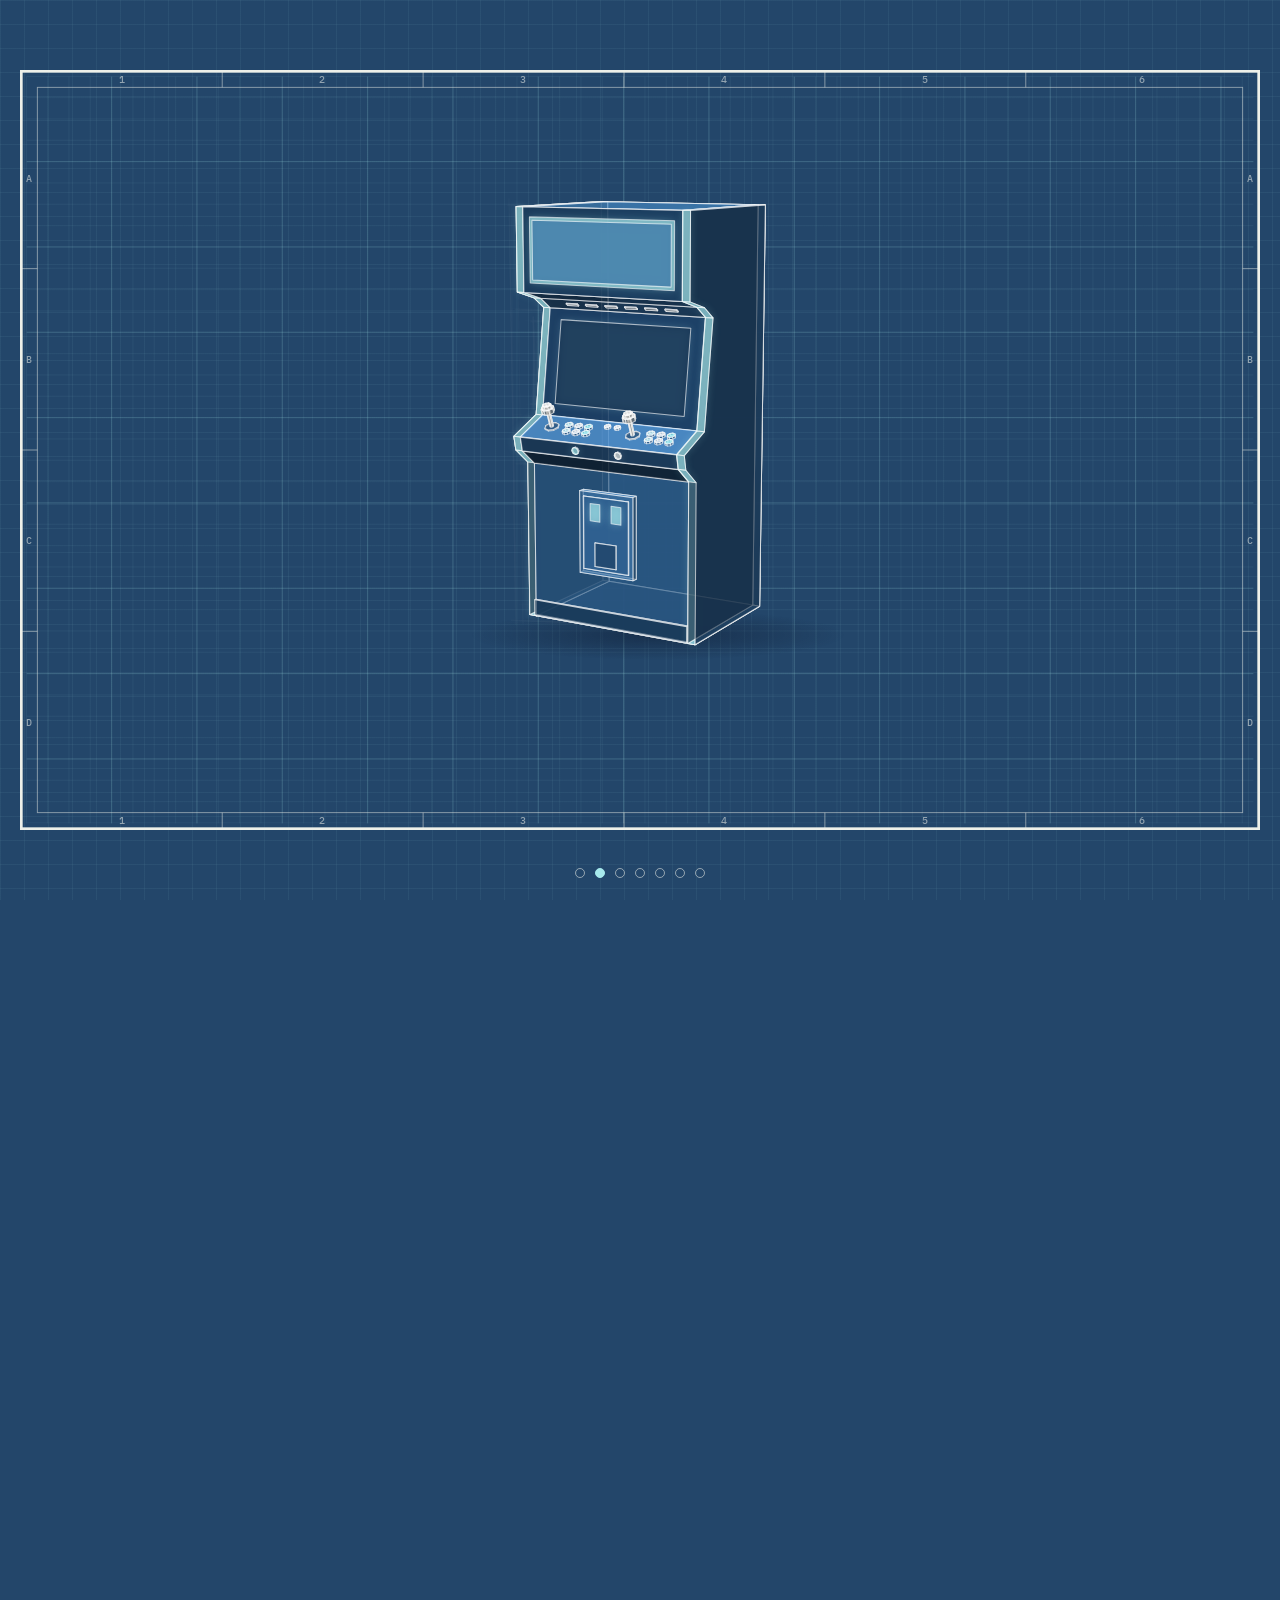
==== commit 56af0718: "랜딩 좁은 화면을 한 화면 도면으로 정리 - 좁은 화면(폭 820px 이하, 높이 520px 이하)에서 부품 설명 네 구역을 빼고 소개, 손그림 입체도, 두 버튼을 한 화면에 배치" ====
--- a/index.html
+++ b/index.html
@@ -101,36 +101,16 @@
 </section>
 <ol class="progress" id="progress" aria-label="장면 이동"></ol>
 
-<!-- ───────── 좁은 화면: 세로 내용 ───────── -->
+<!-- ───────── 좁은 화면: 한 화면 도면 (소개 → 입체도 → 두 버튼, 높이에 맞춰 크기 조절) ───────── -->
 <div class="mobile">
-  <p class="eyebrow">BPI CONNECTED · BUSAN·ULSAN·GYEONGNAM</p>
-  <h1 class="brand"><img src="assets/img/BPI_무배경.svg" alt="BluePrint Indiez" style="width:100%;height:auto"></h1>
-  <p class="tagline">함께 성장하는<br>게임개발자의 커뮤니티</p>
-  <p class="lead">부산·울산·경남을 거점으로, 다양한 개발자가 각자의 작업을 공유하고 함께 만들어 가는 게임 커뮤니티입니다.</p>
-  <img class="fig" src="assets/img/cabinet-wire.png" alt="">
-  <section aria-labelledby="m-1">
-    <p class="kicker"><b>1</b>간판 — 이름</p>
-    <h2 id="m-1">만들어 가는 과정의 배경</h2>
-    <p class="lead">블루프린트, 즉 설계도는 무언가를 만들 때 배경이 됩니다. 개발자들이 만들어 가는 과정을 나누는 배경 중 하나가 되고 싶습니다.</p>
-  </section>
-  <section aria-labelledby="m-2">
-    <p class="kicker"><b>2</b>화면 — 주제</p>
-    <h2 id="m-2">어떤 주제든 환영합니다</h2>
-    <p class="lead">완성된 게임이 아니어도 됩니다. 기획서 한 장, 버그가 나는 프로토타입, 작업하다 생긴 고민까지 화면에 띄워 함께 봅니다.</p>
-  </section>
-  <section aria-labelledby="m-3">
-    <p class="kicker"><b>3</b>조작부 — 참여</p>
-    <h2 id="m-3">발표자도 얻어 가는 자리</h2>
-    <p class="lead">평가하고 평가받는 자리가 아닙니다. 발표자는 의견을 얻어 가고, 모두가 같은 주제를 두고 생각을 나누는 참여자입니다. 발표·시연·교류 중에서 골라 참여하세요.</p>
-  </section>
-  <section aria-labelledby="m-4">
-    <p class="kicker"><b>4</b>동전 투입구 — 함께하기</p>
-    <h2 id="m-4">동전은 필요 없어요</h2>
-    <p class="lead">회비와 참가비가 없습니다. 어떤 직군이든, 학생이든 현업이든 누구나. 매월 부산 센텀시티에서 만나는 것을 목표로 합니다.</p>
-  </section>
-  <div class="links">
-    <a class="btn primary" href="https://invite.kakao.com/tc/2BYLO0beM5" target="_blank" rel="noopener">카카오톡 공지 채팅방 참여하기</a>
-    <a class="btn ghost" href="main/index.html">BPI 자세히 보기 →</a>
+  <p class="eyebrow fadein f1">BPI CONNECTED · BUSAN·ULSAN·GYEONGNAM</p>
+  <h1 class="brand"><img class="reveal" src="assets/img/BPI_무배경.svg" alt="BluePrint Indiez" style="width:100%;height:auto"></h1>
+  <p class="tagline fadein f1">함께 성장하는<br>게임개발자의 커뮤니티</p>
+  <p class="lead fadein f2">부산·울산·경남을 거점으로, 다양한 개발자가 각자의 작업을 공유하고 함께 만들어 가는 게임 커뮤니티입니다.</p>
+  <figure class="fig" aria-hidden="true"><canvas id="mIso"></canvas></figure>
+  <div class="links tb-above reveal">
+    <a class="btn primary" href="https://invite.kakao.com/tc/2BYLO0beM5" target="_blank" rel="noopener"><span class="b-txt"><span class="b-code" aria-hidden="true">01 · JOIN</span><span class="b-main">카카오톡 공지 채팅방 참여하기<svg class="b-arw" viewBox="0 0 24 24" aria-hidden="true" focusable="false"><path d="M6 18 18 6M8 6h10v10"/></svg></span></span></a>
+    <a class="btn ghost" href="main/index.html"><span class="b-txt"><span class="b-code" aria-hidden="true">02 · ABOUT</span><span class="b-main">BPI 자세히 보기<svg class="b-arw" viewBox="0 0 24 24" aria-hidden="true" focusable="false"><path d="M6 18 18 6M8 6h10v10"/></svg></span></span></a>
   </div>
 </div>
 </main>
--- a/assets/css/landing.css
+++ b/assets/css/landing.css
@@ -24,10 +24,11 @@
    굵은 테두리 안 4px에 가는 선, 위에 도면 번호 라벨, 본문 20px 왼쪽 정렬, 오른쪽 가운데 굵은 ↗(SVG, 버튼 글자색).
    로고와 같은 펼침(.reveal)으로 나타나고, 끝난 뒤에는 잘림을 남기지 않아 키보드 초점 테두리가 보이게 함 */
 .k0 .tb-above { position: absolute; left: 72px; bottom: 110px; width: 428px; height: 150px; margin: 0; flex-direction: column; flex-wrap: nowrap; gap: 12px; }
-.k0 .tb-above.reveal { animation-fill-mode: backwards; }
-.k0 .tb-above .btn { position: relative; flex: 1 1 0; height: auto; justify-content: flex-start; padding: 0 22px 0 16px; font-size: 20px; font-weight: 700; }
-.k0 .tb-above .btn::before { content: ""; position: absolute; inset: 4px; border: 1px solid var(--line-faint); pointer-events: none; }
-.k0 .tb-above .primary::before { border-color: rgba(35, 70, 106, .3); }
+.tb-above.reveal { animation-fill-mode: backwards; }
+.k0 .tb-above .btn { flex: 1 1 0; height: auto; }
+.tb-above .btn { position: relative; justify-content: flex-start; padding: 0 22px 0 16px; font-size: 20px; font-weight: 700; }
+.tb-above .btn::before { content: ""; position: absolute; inset: 4px; border: 1px solid var(--line-faint); pointer-events: none; }
+.tb-above .primary::before { border-color: rgba(35, 70, 106, .3); }
 .tb-above .b-txt { display: flex; flex-direction: column; gap: 5px; }
 .tb-above .b-code { font: 400 10px/1.3 var(--font-mono); letter-spacing: .08em; color: var(--cyan); }
 .tb-above .primary .b-code, .tb-above .btn:hover .b-code { color: var(--teal); }
@@ -92,22 +93,44 @@
 .progress a.on { background: var(--cyan); border-color: var(--cyan); }
 .progress a:focus-visible { outline-offset: 2px; }
 
-/* ── 좁은 화면: 스크롤 연출 대신 세로 내용 ── */
+/* ── 좁은 화면: 스크롤 연출 대신 한 화면 도면. 소개 → 입체도 → 두 버튼을 화면 높이(svh)에 맞춰 줄이고, 남는 높이는 그림 칸이 채움 (버튼은 맨 아래) ── */
 .mobile { display: none; }
 @media (max-width: 820px), (max-height: 520px) {
   .hero, .progress { display: none; }
-  .mobile { display: block; padding: 40px 20px 24px; background-color: var(--blue);
-    background-image: linear-gradient(var(--grid-major) 1px, transparent 1px), linear-gradient(90deg, var(--grid-major) 1px, transparent 1px);
-    background-size: 48px 48px; }
-  .mobile .brand { width: min(320px, 100%); height: auto; aspect-ratio: 2455 / 918; margin: 0 0 20px; }
-  .mobile .tagline { font-size: 24px; }
-  .mobile .fig { display: block; width: min(240px, 70%); margin: 28px auto; }
-  .mobile section { margin-top: 36px; }
-  .mobile h2 { font-size: 22px; margin: 0 0 12px; }
-  .mobile .kicker { margin-bottom: 8px; }
-  .mobile .list li { font-size: 16px; }
+  .mobile { display: grid; grid-template-rows: repeat(4, auto) minmax(96px, 1fr) auto; position: relative; min-height: 100vh; min-height: 100svh;
+    padding: 28px 26px; background-color: var(--blue);
+    background-image:   /* 시트 격자: 데스크톱 .grid와 같은 96px 굵은 칸 + 24px 가는 칸 */
+      linear-gradient(var(--grid-major) 1px, transparent 1px), linear-gradient(90deg, var(--grid-major) 1px, transparent 1px),
+      linear-gradient(var(--grid-minor) 1px, transparent 1px), linear-gradient(90deg, var(--grid-minor) 1px, transparent 1px);
+    background-size: 96px 96px, 96px 96px, 24px 24px, 24px 24px; }
+  /* 시트 테두리: 데스크톱 BPI.sheet의 바깥 굵은 선·안쪽 가는 선 두 줄 */
+  .mobile::before, .mobile::after { content: ""; position: absolute; pointer-events: none; }
+  .mobile::before { inset: 8px; border: 2px solid var(--paper); }
+  .mobile::after { inset: 16px; border: 1px solid var(--line-soft); }
+  /* 크기는 clamp(가장 작게, 화면 높이 비율, 가장 크게): 낮은 화면에서만 줄어듦 */
+  .mobile .eyebrow { margin-bottom: clamp(8px, 1.6svh, 16px); }
+  .mobile .brand { width: min(320px, 100%, 40svh); height: auto; aspect-ratio: 2455 / 918; margin: 0 0 clamp(10px, 2svh, 18px); }
+  .mobile .tagline { font: 400 clamp(26px, 4.6svh, 36px)/1.1 "Nanum Pen Script", cursive; letter-spacing: 0; margin-bottom: clamp(6px, 1.2svh, 10px); }
+  .mobile .lead { font: 400 clamp(16px, 2.8svh, 20px)/1.35 "Nanum Pen Script", cursive; }
+  /* 두 버튼: 데스크톱 첫 화면 표제란 버튼을 세로로 (낮은 화면에서 48px까지) */
+  .mobile .links { flex-direction: column; align-items: stretch; flex-wrap: nowrap; gap: clamp(8px, 1.4svh, 12px); margin-top: clamp(8px, 2.6svh, 22px); }
+  .mobile .tb-above .btn { height: clamp(48px, 7svh, 56px); font-size: clamp(16px, 2.4svh, 18px); }
+  /* 그림 칸: 남는 높이를 채우는 점선 칸. 캔버스는 칸 높이에 맞춰 가운데 (landing.js가 크기에 맞춰 다시 그림) */
+  .mobile .fig { position: relative; margin: clamp(10px, 2.4svh, 24px) 0 0; border: 1px dashed rgba(166, 232, 235, .45); }
+  .mobile .fig canvas { position: absolute; inset: 10px 0; margin: auto; height: calc(100% - 20px); width: auto; max-width: 100%; aspect-ratio: 300 / 490; }
 }
-
+/* 휴대폰 가로처럼 낮고 넓은 화면: 위에 소개(왼쪽)·그림 칸(오른쪽), 아래에 두 버튼을 가로로 */
+@media (max-height: 520px) and (min-width: 600px) {
+  .mobile { grid-template-columns: minmax(0, 1fr) minmax(0, 36%); grid-template-rows: repeat(3, auto) minmax(0, 1fr) auto; column-gap: 28px; padding: 20px 26px; }
+  .mobile > * { grid-column: 1; }
+  .mobile .fig { grid-column: 2; grid-row: 1 / 5; margin: 0; }
+  .mobile .eyebrow { margin-bottom: clamp(4px, 1.6svh, 12px); }
+  .mobile .brand { width: min(260px, 100%, 60svh); margin-bottom: clamp(6px, 2svh, 14px); }
+  .mobile .tagline { font-size: clamp(16px, 7svh, 28px); }
+  .mobile .lead { font-size: clamp(13px, 4.6svh, 18px); }
+  .mobile .links { grid-column: 1 / -1; flex-direction: row; gap: 12px; margin-top: clamp(6px, 2.6svh, 16px); }
+  .mobile .links .btn { flex: 1 1 0; min-width: 0; }
+}
 
 /* K7 와이어프레임 켜기·끄기 */
 .wf-toggle {
@@ -160,7 +183,4 @@
 .links:has(.qr) { align-items: center; }
 .qr { display: block; width: 96px; height: 96px; margin-left: 6px; border: 1.5px solid var(--line); }
 
-/* 모바일 버튼 */
-.mobile .links { flex-direction: column; align-items: stretch; margin-top: 36px; }
-.mobile .btn { justify-content: center; }
 @media (max-width: 820px), (max-height: 520px) { .qr { display: none; } }
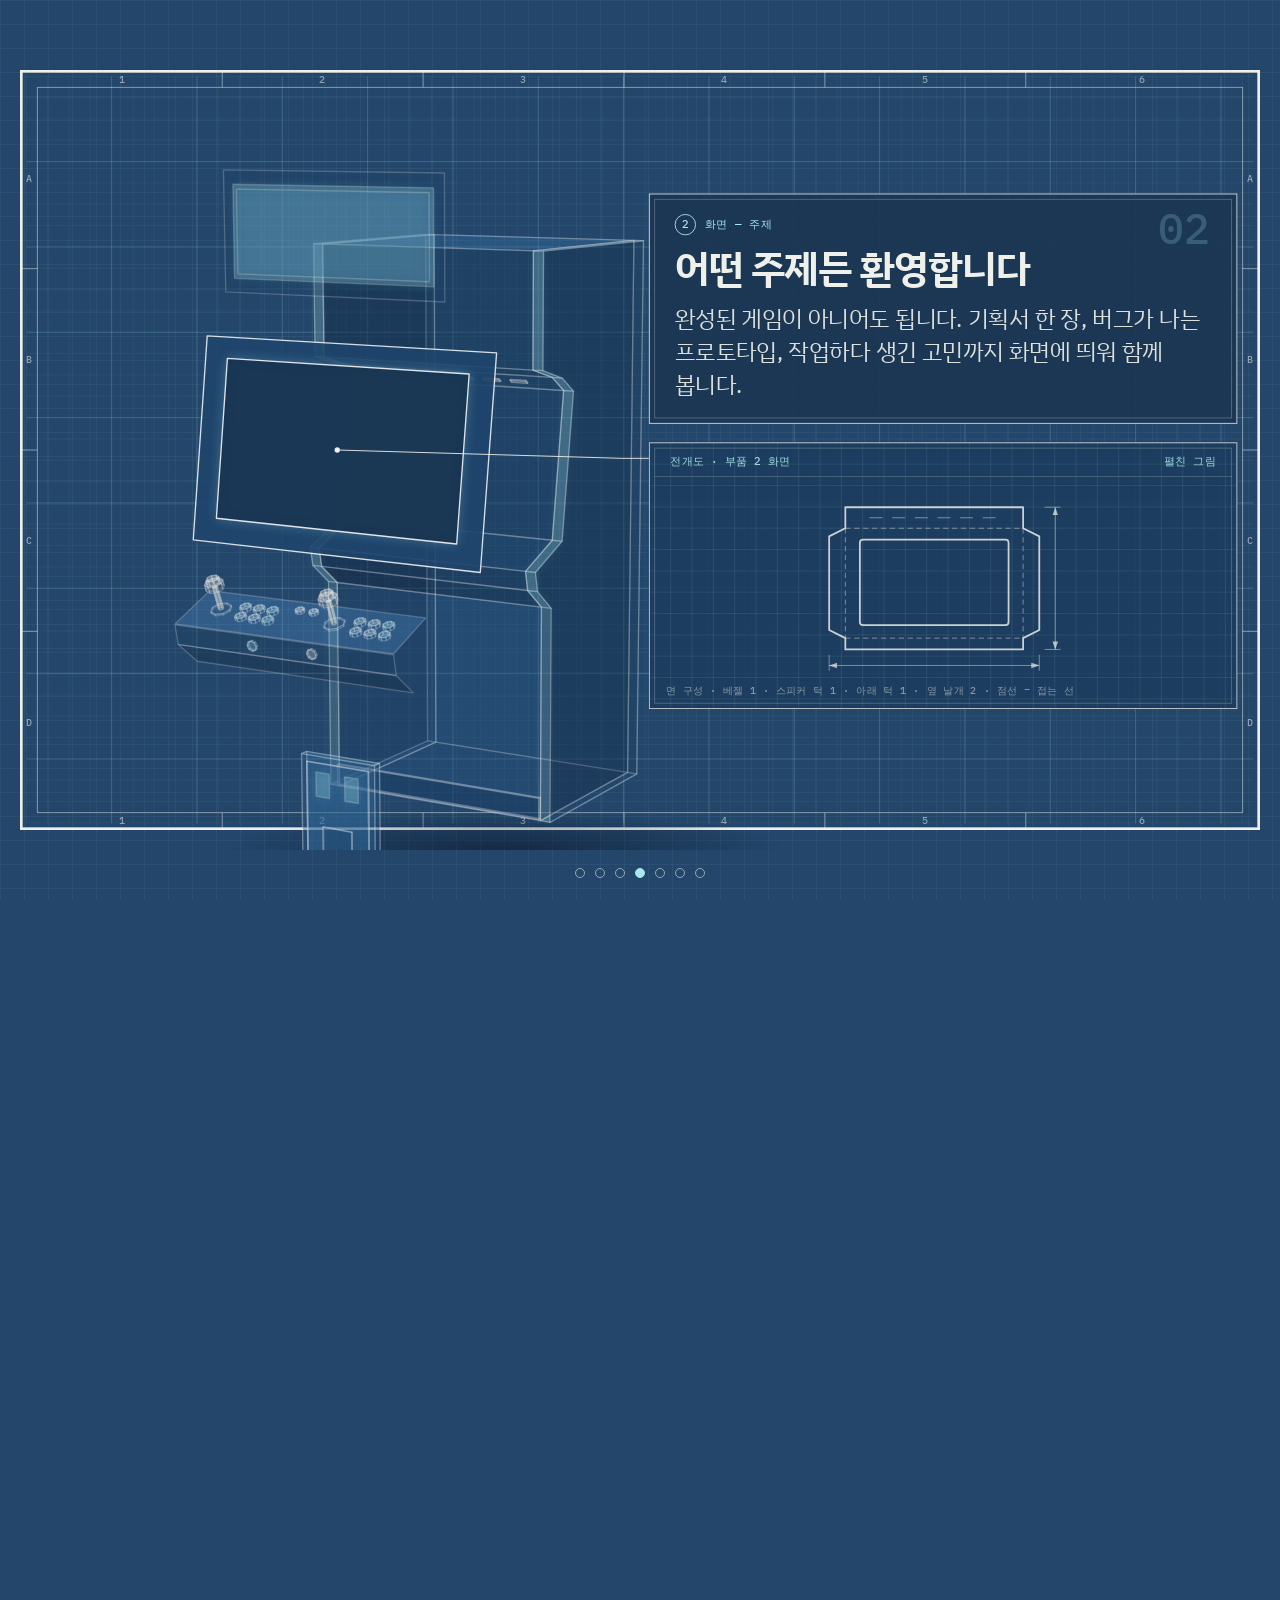
==== commit f226fa7f: "새 디자인 반영: 다음 행사·지난 행사·게임·공지사항 페이지 추가 - 상단 바: 소개·게임 / 다음 행사·지난 행사·공지사항, 키컬러 바와 검정 아래 선 - 다음 행사(제2회 포럼" ====
--- a/index.html
+++ b/index.html
@@ -3,11 +3,11 @@
 <head>
 <meta charset="utf-8">
 <meta name="viewport" content="width=device-width, initial-scale=1">
-<title>BluePrint Indiez — 부산·울산·경남 게임 커뮤니티</title>
-<meta name="description" content="함께 성장하는 게임개발자의 커뮤니티. 부산·울산·경남을 거점으로, 다양한 개발자가 각자의 작업을 공유하고 함께 만들어 가는 게임 커뮤니티 BluePrint Indiez.">
+<title>블루프린트 인디즈(BluePrint Indiez, BPI) — 부산·울산·경남 게임 커뮤니티</title>
+<meta name="description" content="블루프린트 인디즈(BluePrint Indiez, BPI)는 부산·울산·경남을 거점으로, 다양한 개발자가 각자의 작업을 공유하고 함께 만들어 가는 게임 커뮤니티입니다.">
 <link rel="canonical" href="https://indiez.org/">
-<meta property="og:title" content="BluePrint Indiez — 부산·울산·경남 게임 커뮤니티">
-<meta property="og:description" content="함께 성장하는 게임개발자의 커뮤니티. EACH GAME. TOGETHER.">
+<meta property="og:title" content="블루프린트 인디즈(BluePrint Indiez, BPI) — 부산·울산·경남 게임 커뮤니티">
+<meta property="og:description" content="함께 성장하는 게임개발자의 커뮤니티, 블루프린트 인디즈(BPI). EACH GAME. TOGETHER.">
 <meta property="og:type" content="website">
 <meta property="og:image" content="https://indiez.org/assets/img/og.png">
 <meta property="og:image:width" content="1200">
@@ -23,14 +23,16 @@
 <link rel="stylesheet" href="assets/css/base.css">
 <link rel="stylesheet" href="assets/css/landing.css">
 <script type="application/ld+json">
-{"@context": "https://schema.org", "@type": "WebSite", "name": "BluePrint Indiez", "alternateName": ["BPI", "블루프린트 인디즈"], "url": "https://indiez.org/"}
+{"@context": "https://schema.org", "@type": "WebSite", "@id": "https://indiez.org/#website", "name": "BluePrint Indiez", "alternateName": ["BPI", "블루프린트 인디즈"], "url": "https://indiez.org/", "inLanguage": "ko", "publisher": {"@id": "https://indiez.org/#organization"}}
 </script>
 <script type="application/ld+json">
-{"@context": "https://schema.org", "@type": "Organization", "name": "BluePrint Indiez", "url": "https://indiez.org/", "logo": "https://indiez.org/assets/img/icon-192.png"}
+{"@context": "https://schema.org", "@type": "Organization", "@id": "https://indiez.org/#organization", "name": "BluePrint Indiez", "alternateName": ["블루프린트 인디즈", "BPI"], "url": "https://indiez.org/", "logo": "https://indiez.org/assets/img/icon-192.png", "description": "부산·울산·경남을 거점으로, 다양한 개발자가 각자의 작업을 공유하고 함께 만들어 가는 게임 커뮤니티입니다.", "areaServed": [{"@type": "AdministrativeArea", "name": "부산광역시"}, {"@type": "AdministrativeArea", "name": "울산광역시"}, {"@type": "AdministrativeArea", "name": "경상남도"}], "foundingDate": "2026-10", "email": "yangsutae@indiez.org"}
 </script>
 </head>
 <body>
 <main>
+<!-- 문서 제목은 하나만: 데스크톱·좁은 화면 로고는 p로 두고 화면에 보이지 않는 h1로 이름을 알린다 -->
+<h1 class="sr-only">블루프린트 인디즈(BluePrint Indiez, BPI) — 부산·울산·경남 게임 커뮤니티</h1>
 <!-- ───────── 데스크톱: 스크롤 연출 ───────── -->
 <section class="hero" id="hero" aria-label="BluePrint Indiez 소개">
   <div class="vp" id="vp">
@@ -41,13 +43,16 @@
         <svg width="0" height="0" style="position:absolute" aria-hidden="true" focusable="false" id="defs"></svg>
         <div class="intro">
           <p class="eyebrow fadein f1">BPI CONNECTED · BUSAN·ULSAN·GYEONGNAM</p>
-          <h1 class="brand"><img class="reveal" src="assets/img/BPI_무배경.svg" alt="BluePrint Indiez"></h1>
+          <p class="brand"><img class="reveal" src="assets/img/BPI_무배경.svg" alt="BluePrint Indiez"></p>
           <p class="tagline fadein f1">함께 성장하는<br>게임개발자의 커뮤니티</p>
           <p class="lead fadein f2">부산·울산·경남을 거점으로, 다양한 개발자가 각자의 작업을 공유하고 함께 만들어 가는 게임 커뮤니티입니다.</p>
         </div>
         <div class="links tb-above reveal">
-          <a class="btn primary" href="https://invite.kakao.com/tc/2BYLO0beM5" target="_blank" rel="noopener"><span class="b-txt"><span class="b-code" aria-hidden="true">01 · JOIN</span><span class="b-main">카카오톡 공지 채팅방 참여하기<svg class="b-arw" viewBox="0 0 24 24" aria-hidden="true" focusable="false"><path d="M6 18 18 6M8 6h10v10"/></svg></span></span></a>
-          <a class="btn ghost" href="main/index.html"><span class="b-txt"><span class="b-code" aria-hidden="true">02 · ABOUT</span><span class="b-main">BPI 자세히 보기<svg class="b-arw" viewBox="0 0 24 24" aria-hidden="true" focusable="false"><path d="M6 18 18 6M8 6h10v10"/></svg></span></span></a>
+          <div class="b-row">
+            <a class="btn primary" href="https://invite.kakao.com/tc/2BYLO0beM5" target="_blank" rel="noopener"><span class="b-txt"><span class="b-code" aria-hidden="true">01 · JOIN</span><span class="b-main">카톡방 참여하기<svg class="b-arw" viewBox="0 0 24 24" aria-hidden="true" focusable="false"><path d="M6 18 18 6M8 6h10v10"/></svg></span></span></a>
+            <a class="btn ghost" href="events/next/index.html" data-until="2026-11-28T17:00:00+09:00"><span class="b-txt"><span class="b-code" aria-hidden="true">02 · FORUM</span><span class="b-main">제2회 포럼 신청<svg class="b-arw" viewBox="0 0 24 24" aria-hidden="true" focusable="false"><path d="M6 18 18 6M8 6h10v10"/></svg></span></span></a>
+          </div>
+          <a class="btn ghost" href="main/index.html"><span class="b-txt"><span class="b-code" aria-hidden="true">03 · ABOUT</span><span class="b-main">BPI 자세히 보기<svg class="b-arw" viewBox="0 0 24 24" aria-hidden="true" focusable="false"><path d="M6 18 18 6M8 6h10v10"/></svg></span></span></a>
         </div>
         <div class="iso-frame fadein late" aria-hidden="true"><p class="cap-m">입체도 · 선</p></div>
         <div class="rig" id="isoRig" aria-hidden="true" style="transform:translate(1104px,190px)"><canvas id="isoCv" style="opacity:0"></canvas></div>
@@ -92,6 +97,7 @@
           <div class="links">
             <a class="btn primary" href="https://invite.kakao.com/tc/2BYLO0beM5" target="_blank" rel="noopener">카카오톡 공지 채팅방 참여하기</a>
             <a class="btn ghost" href="main/index.html">BPI 자세히 보기 →</a>
+            <a class="btn ghost" href="events/next/index.html" data-until="2026-11-28T17:00:00+09:00">제2회 포럼 참가 신청 →</a>
             <img class="qr" src="assets/img/kakao_qr.svg" width="96" height="96" alt="카카오톡 공지 채팅방 참여 QR 코드">
           </div>
         </div>
@@ -104,13 +110,16 @@
 <!-- ───────── 좁은 화면: 한 화면 도면 (소개 → 입체도 → 두 버튼, 높이에 맞춰 크기 조절) ───────── -->
 <div class="mobile">
   <p class="eyebrow fadein f1">BPI CONNECTED · BUSAN·ULSAN·GYEONGNAM</p>
-  <h1 class="brand"><img class="reveal" src="assets/img/BPI_무배경.svg" alt="BluePrint Indiez" style="width:100%;height:auto"></h1>
+  <p class="brand"><img class="reveal" src="assets/img/BPI_무배경.svg" alt="BluePrint Indiez" style="width:100%;height:auto"></p>
   <p class="tagline fadein f1">함께 성장하는<br>게임개발자의 커뮤니티</p>
   <p class="lead fadein f2">부산·울산·경남을 거점으로, 다양한 개발자가 각자의 작업을 공유하고 함께 만들어 가는 게임 커뮤니티입니다.</p>
   <figure class="fig" aria-hidden="true"><canvas id="mIso"></canvas></figure>
   <div class="links tb-above reveal">
-    <a class="btn primary" href="https://invite.kakao.com/tc/2BYLO0beM5" target="_blank" rel="noopener"><span class="b-txt"><span class="b-code" aria-hidden="true">01 · JOIN</span><span class="b-main">카카오톡 공지 채팅방 참여하기<svg class="b-arw" viewBox="0 0 24 24" aria-hidden="true" focusable="false"><path d="M6 18 18 6M8 6h10v10"/></svg></span></span></a>
-    <a class="btn ghost" href="main/index.html"><span class="b-txt"><span class="b-code" aria-hidden="true">02 · ABOUT</span><span class="b-main">BPI 자세히 보기<svg class="b-arw" viewBox="0 0 24 24" aria-hidden="true" focusable="false"><path d="M6 18 18 6M8 6h10v10"/></svg></span></span></a>
+    <div class="b-row">
+      <a class="btn primary" href="https://invite.kakao.com/tc/2BYLO0beM5" target="_blank" rel="noopener"><span class="b-txt"><span class="b-code" aria-hidden="true">01 · JOIN</span><span class="b-main">카톡방 참여하기<svg class="b-arw" viewBox="0 0 24 24" aria-hidden="true" focusable="false"><path d="M6 18 18 6M8 6h10v10"/></svg></span></span></a>
+      <a class="btn ghost" href="events/next/index.html" data-until="2026-11-28T17:00:00+09:00"><span class="b-txt"><span class="b-code" aria-hidden="true">02 · FORUM</span><span class="b-main">제2회 포럼 신청<svg class="b-arw" viewBox="0 0 24 24" aria-hidden="true" focusable="false"><path d="M6 18 18 6M8 6h10v10"/></svg></span></span></a>
+    </div>
+    <a class="btn ghost" href="main/index.html"><span class="b-txt"><span class="b-code" aria-hidden="true">03 · ABOUT</span><span class="b-main">BPI 자세히 보기<svg class="b-arw" viewBox="0 0 24 24" aria-hidden="true" focusable="false"><path d="M6 18 18 6M8 6h10v10"/></svg></span></span></a>
   </div>
 </div>
 </main>
@@ -120,5 +129,6 @@
 <script src="assets/js/parts.js"></script>
 <script src="assets/js/sketch.js"></script>
 <script src="assets/js/landing.js"></script>
+<script src="assets/js/event-state.js"></script>
 </body>
 </html>
--- a/assets/css/base.css
+++ b/assets/css/base.css
@@ -18,6 +18,7 @@
 body { background: var(--blue); color: var(--paper); font-family: var(--font-sans); -webkit-font-smoothing: antialiased; min-width: 1440px; }
 a { color: inherit; }
 :focus-visible { outline: 2px solid var(--cyan); outline-offset: 3px; }
+[hidden] { display: none !important; }
 .sr-only { position: absolute; width: 1px; height: 1px; overflow: hidden; clip: rect(0 0 0 0); white-space: nowrap; }
 
 /* ── 시트 ── */
--- a/assets/css/landing.css
+++ b/assets/css/landing.css
@@ -26,6 +26,10 @@
 .k0 .tb-above { position: absolute; left: 72px; bottom: 110px; width: 428px; height: 150px; margin: 0; flex-direction: column; flex-wrap: nowrap; gap: 12px; }
 .tb-above.reveal { animation-fill-mode: backwards; }
 .k0 .tb-above .btn { flex: 1 1 0; height: auto; }
+/* 첫 줄: 카톡방 참여 자리를 가로로 반씩 나눠 포럼 신청 버튼과 함께 둠. 신청 버튼이 숨으면 카톡방 버튼이 줄을 다 채움 */
+.tb-above .b-row { display: flex; gap: 12px; flex: 1 1 0; min-width: 0; }
+.tb-above .b-row .btn { flex: 1 1 0; min-width: 0; padding-right: 12px; font-size: 17px; white-space: nowrap; }
+.tb-above .b-row .b-arw { right: 12px; width: 20px; height: 20px; }
 .tb-above .btn { position: relative; justify-content: flex-start; padding: 0 22px 0 16px; font-size: 20px; font-weight: 700; }
 .tb-above .btn::before { content: ""; position: absolute; inset: 4px; border: 1px solid var(--line-faint); pointer-events: none; }
 .tb-above .primary::before { border-color: rgba(35, 70, 106, .3); }
@@ -115,6 +119,9 @@
   /* 두 버튼: 데스크톱 첫 화면 표제란 버튼을 세로로 (낮은 화면에서 48px까지) */
   .mobile .links { flex-direction: column; align-items: stretch; flex-wrap: nowrap; gap: clamp(8px, 1.4svh, 12px); margin-top: clamp(8px, 2.6svh, 22px); }
   .mobile .tb-above .btn { height: clamp(48px, 7svh, 56px); font-size: clamp(16px, 2.4svh, 18px); }
+  .mobile .tb-above .b-row { flex: none; gap: clamp(8px, 1.4svh, 12px); }
+  .mobile .tb-above .b-row .btn { padding: 0 10px 0 14px; font-size: 15px; }
+  .mobile .tb-above .b-row .b-arw { display: none; }
   /* 그림 칸: 남는 높이를 채우는 점선 칸. 캔버스는 칸 높이에 맞춰 가운데 (landing.js가 크기에 맞춰 다시 그림) */
   .mobile .fig { position: relative; margin: clamp(10px, 2.4svh, 24px) 0 0; border: 1px dashed rgba(166, 232, 235, .45); }
   .mobile .fig canvas { position: absolute; inset: 10px 0; margin: auto; height: calc(100% - 20px); width: auto; max-width: 100%; aspect-ratio: 300 / 490; }
@@ -130,6 +137,7 @@
   .mobile .lead { font-size: clamp(13px, 4.6svh, 18px); }
   .mobile .links { grid-column: 1 / -1; flex-direction: row; gap: 12px; margin-top: clamp(6px, 2.6svh, 16px); }
   .mobile .links .btn { flex: 1 1 0; min-width: 0; }
+  .mobile .tb-above .b-row { flex: 2 1 0; gap: 12px; }
 }
 
 /* K7 와이어프레임 켜기·끄기 */
